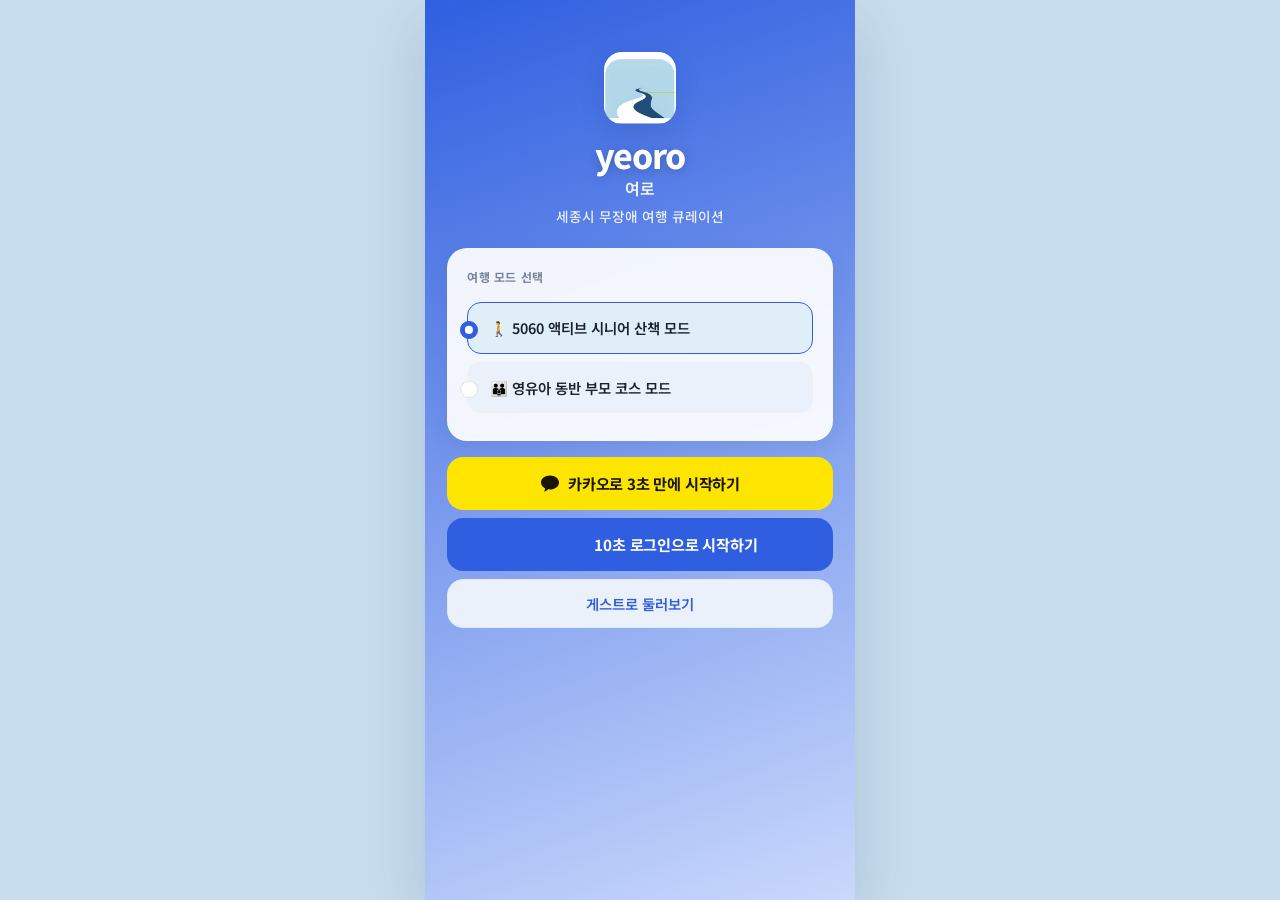
==== frontend/index.html @ da2b806b "Add emergency + hospital data sources to the medical category Wires the 의료기관 category to two data.go" ====
<!DOCTYPE html>
<html lang="ko">
<head>
    <meta charset="UTF-8">
    <meta name="viewport" content="width=device-width, initial-scale=1.0">
    <title>여로 - 세종시 맞춤형 무장애 큐레이션</title>
    <link href="https://cdn.jsdelivr.net/npm/bootstrap@5.3.0/dist/css/bootstrap.min.css" rel="stylesheet">
    <link href="https://fonts.googleapis.com/icon?family=Material+Icons" rel="stylesheet">
    <link href="https://fonts.googleapis.com/css2?family=Noto+Sans+KR:wght@400;500;600;700;800&family=Jua&family=Gaegu:wght@400;700&display=swap" rel="stylesheet">
    <link href="css/style.css" rel="stylesheet">
</head>
<body>
<div class="phone-wrapper" id="app-root-wrapper">

    <!-- ══════════════ 스플래시 (앱 진입 애니메이션, 약 1.5초) ══════════════ -->
    <div class="splash-screen" id="splash-screen">
        <img id="splash-logo" class="splash-logo" alt="여로 로고">
        <div class="splash-title">yeoro</div>
    </div>

    <!-- ══════════════ 온보딩(튜토리얼) — 2x2 그리드 ══════════════ -->
    <div class="onboard-wrap" id="onboard-screen">
        <div class="onboard-skip" onclick="finishOnboarding()">건너뛰기</div>
        <div class="onboard-header">
            <div class="onboard-header-title">세종시 무장애 여행,<br>여로가 도와드릴게요</div>
            <div class="onboard-header-sub">여로의 핵심 기능을 한눈에 살펴보세요</div>
        </div>
        <div class="onboard-grid">
            <div class="onboard-card">
                <div class="onboard-card-illust"><span class="material-icons">accessible_forward</span></div>
                <div class="onboard-card-title">무장애 동선<br>큐레이션</div>
                <div class="onboard-card-desc">휠체어·유모차도 걱정 없는<br>평탄한 동선만 골라드려요</div>
            </div>
            <div class="onboard-card">
                <div class="onboard-card-illust"><span class="material-icons">explore</span></div>
                <div class="onboard-card-title">통합 정보<br>실시간 검색</div>
                <div class="onboard-card-desc">관광·맛집·축제·의료기관을<br>한 번에 모아드려요</div>
            </div>
            <div class="onboard-card">
                <div class="onboard-card-illust"><span class="material-icons">route</span></div>
                <div class="onboard-card-title">내 위치 기반<br>동선 추천</div>
                <div class="onboard-card-desc">담아둔 장소를 가까운 순서로<br>자동 정렬해드려요</div>
            </div>
            <div class="onboard-card">
                <div class="onboard-card-illust"><span class="material-icons">history_edu</span></div>
                <div class="onboard-card-title">나만의<br>여행로그</div>
                <div class="onboard-card-desc">게스트로 둘러봐도<br>기록은 저장돼요</div>
            </div>
        </div>
        <div class="onboard-bottom">
            <button class="y-btn-primary" onclick="finishOnboarding()">시작하기</button>
        </div>
    </div>

    <!-- ══════════════ 시작 로그인 페이지 (독립 전체화면) ══════════════ -->
    <div class="auth-screen" id="auth-screen">
        <div class="auth-brand">
            <img id="auth-logo" alt="여로 로고">
            <div class="auth-brand-en">yeoro</div>
            <div class="auth-brand-name">여로</div>
            <div class="auth-brand-tagline">세종시 무장애 여행 큐레이션</div>
        </div>

        <div class="y-card mb-3">
            <div class="section-label mb-3">여행 모드 선택</div>
            <div class="y-radio-group">
                <div class="form-check">
                    <input class="form-check-input" type="radio" name="loginTargetRadio" id="radio5060" value="5060" checked>
                    <label class="form-check-label fw-semibold" for="radio5060" style="font-size:0.9em;">🚶 5060 액티브 시니어 산책 모드</label>
                </div>
                <div class="form-check">
                    <input class="form-check-input" type="radio" name="loginTargetRadio" id="radioFamily" value="family">
                    <label class="form-check-label fw-semibold" for="radioFamily" style="font-size:0.9em;">👪 영유아 동반 부모 코스 모드</label>
                </div>
            </div>
        </div>

        <!-- 카카오 로그인 -->
        <button class="kakao-btn mb-2" onclick="startKakaoOAuth()">
            <svg width="20" height="20" viewBox="0 0 20 20" fill="none"><path d="M10 1.5C5.03 1.5 1 4.66 1 8.55c0 2.5 1.66 4.7 4.17 5.96-.18.67-.67 2.48-.77 2.87-.12.48.18.47.38.34.16-.1 2.5-1.7 3.52-2.39.55.08 1.12.12 1.7.12 4.97 0 9-3.16 9-7.05S14.97 1.5 10 1.5z" fill="#181600"/></svg>
            카카오로 3초 만에 시작하기
        </button>

        <!-- 10초 로그인 (아이디/비밀번호 회원가입 폼으로 바로 이동) -->
        <button class="y-btn-primary mb-2" onclick="focusEmailRegisterForm()">
            <span class="material-icons" style="font-size:1.05em;vertical-align:-2px;margin-right:4px;">bolt</span>
            10초 로그인으로 시작하기
        </button>

        <button class="y-btn-secondary mb-3" onclick="browseAsGuest()">게스트로 둘러보기</button>
    </div>

    <!-- ══════════════ 위치 정보 허용 (회원가입/로그인/게스트 공통 — 글자 크기 설정 후, 메인 진입 전 필수)
         안드로이드 네이티브 권한 창과 같은 모양: 정확한/대략적인 위치 선택 + 허용 방식 3버튼 ══════════════ -->
    <div class="auth-screen hidden" id="location-permission-screen" style="justify-content:flex-end;padding:0;">
        <div style="background:#fff;border-radius:28px 28px 0 0;padding:30px 26px 26px;box-shadow:0 -8px 30px rgba(0,0,0,.18);">
            <div style="text-align:center;margin-bottom:14px;">
                <span class="material-icons" style="font-size:2.6rem;color:var(--yeoro-blue);">location_on</span>
            </div>
            <div style="text-align:center;font-weight:700;font-size:1.02em;line-height:1.5;margin-bottom:20px;">
                <b>여로</b>에서 이 기기의 위치 정보에 액세스하도록<br>허용하시겠습니까?
            </div>

            <!-- 정확한 위치 / 대략적인 위치 선택 -->
            <div style="display:flex;gap:18px;justify-content:center;margin-bottom:22px;">
                <div id="loc-precise-opt" onclick="setLocationPrecision(true)" style="text-align:center;cursor:pointer;">
                    <div style="width:104px;height:104px;border-radius:50%;border:3px solid var(--yeoro-blue);
                                display:flex;align-items:center;justify-content:center;background:var(--yeoro-mist);margin:0 auto 8px;">
                        <span class="material-icons" style="font-size:3rem;color:var(--yeoro-blue);">place</span>
                    </div>
                    <div id="loc-precise-label" style="font-weight:800;font-size:.9em;">정확한 위치</div>
                </div>
                <div id="loc-approx-opt" onclick="setLocationPrecision(false)" style="text-align:center;cursor:pointer;">
                    <div style="width:104px;height:104px;border-radius:50%;border:3px solid transparent;
                                display:flex;align-items:center;justify-content:center;background:var(--yeoro-mist);margin:0 auto 8px;">
                        <span class="material-icons" style="font-size:3rem;color:var(--yeoro-muted);">map</span>
                    </div>
                    <div id="loc-approx-label" style="font-weight:500;font-size:.9em;color:var(--yeoro-muted);">대략적인 위치</div>
                </div>
            </div>

            <div class="text-danger small text-center mb-3 hidden" id="location-permission-error"
                 style="background:var(--yeoro-mist);border-radius:10px;padding:10px 14px;"></div>

            <!-- 허용 방식 3버튼 (네이티브 다이얼로그와 동일한 구성) -->
            <button class="y-btn-primary mb-2" id="location-permission-btn"
                    onclick="handleLocationPermissionRequest(true)">앱 사용 중에만 허용</button>
            <button class="y-btn-secondary mb-2" id="location-permission-once-btn"
                    onclick="handleLocationPermissionRequest(false)">이번만 허용</button>
            <button class="btn w-100 fw-bold" style="color:var(--yeoro-muted);font-size:.95em;"
                    onclick="denyLocationPermission()">허용 안함</button>
        </div>
    </div>


    <!-- ══════════════ 앱 내부 카카오맵 길찾기 화면 (외부 브라우저로 나가지 않음) ══════════════ -->
    <div class="hidden" id="inapp-map-screen"
         style="position:absolute;inset:0;z-index:200;background:#fff;display:flex;flex-direction:column;">
        <div style="display:flex;align-items:center;gap:10px;padding:14px 16px;border-bottom:1px solid var(--yeoro-border);flex:0 0 auto;">
            <span class="material-icons" onclick="closeInAppMap()" style="cursor:pointer;font-size:1.6rem;">arrow_back</span>
            <div id="inapp-map-title" style="font-weight:800;font-size:1em;">길찾기</div>
        </div>
        <div id="inapp-map" style="flex:1 1 auto;min-height:0;"></div>
        <div id="inapp-map-info"
             style="padding:14px 16px;border-top:1px solid var(--yeoro-border);font-size:.9em;line-height:1.5;flex:0 0 auto;"></div>
    </div>

    <!-- 헤더 -->
    <div class="app-header">
        <div class="logo" onclick="changeScreen('main')">
            <img id="yeoro-logo" alt="여로 로고">
            <span class="logo-text">여로</span>
        </div>
        <span class="header-action" id="user-profile-indicator" onclick="changeScreen('login')">시작하기</span>
    </div>

    <!-- 콘텐츠 -->
    <div class="app-content" id="main-app-content">

        <!-- 내 정보 (프로필) 화면 -->
        <div id="screen-login" class="py-2">
            <div class="page-title">내 정보</div>

            <!-- 프로필 카드 -->
            <div class="y-card mb-3" style="display:flex;align-items:center;gap:14px;">
                <div style="width:54px;height:54px;border-radius:16px;background:linear-gradient(145deg,var(--yeoro-sky),var(--yeoro-mist));display:flex;align-items:center;justify-content:center;flex-shrink:0;">
                    <span class="material-icons" style="color:var(--yeoro-navy);font-size:1.7rem;">person</span>
                </div>
                <div>
                    <div id="profile-nickname" style="font-weight:800;font-size:1.05em;color:var(--yeoro-navy);">게스트</div>
                    <div id="profile-authtype" style="font-size:0.78em;color:var(--yeoro-muted);margin-top:2px;">로그인이 필요해요</div>
                </div>
            </div>

            <!-- 현재 여행 모드 -->
            <div class="section-label mb-2">현재 여행 모드</div>
            <div class="y-card mb-3" style="padding:6px 14px;">
                <div class="menu-row" style="cursor:default;">
                    <div class="menu-icon-box"><span class="material-icons icon-blue" id="profile-mode-icon">accessibility_new</span></div>
                    <div>
                        <div class="menu-title" id="profile-mode-label">5060 액티브 시니어</div>
                        <div class="menu-sub">로그아웃 후 다시 선택할 수 있어요</div>
                    </div>
                </div>
            </div>

            <!-- 계정 액션 -->
            <div class="section-label mb-2">계정</div>
            <div class="y-card" style="padding:6px 14px;">
                <div class="menu-row" id="profile-login-row" onclick="goToAuthScreen()">
                    <div class="menu-icon-box"><span class="material-icons icon-green">login</span></div>
                    <div>
                        <div class="menu-title" id="profile-login-title">로그인 / 회원가입</div>
                        <div class="menu-sub" id="profile-login-sub">카카오·이메일로 기록을 안전하게 보관하세요</div>
                    </div>
                    <span class="material-icons menu-arrow" style="font-size:1.1rem;">chevron_right</span>
                </div>
                <div class="menu-row" id="profile-logout-row" onclick="handleLogout()" style="display:none;">
                    <div class="menu-icon-box"><span class="material-icons icon-amber">logout</span></div>
                    <div>
                        <div class="menu-title">로그아웃</div>
                        <div class="menu-sub">로그인 화면으로 돌아갑니다</div>
                    </div>
                    <span class="material-icons menu-arrow" style="font-size:1.1rem;">chevron_right</span>
                </div>
            </div>
        </div>

        <!-- 메인 화면 -->
        <div id="screen-main" class="hidden">
            <div class="hero-banner mb-4">
                <div class="hero-badge">
                    <span class="material-icons" style="font-size:0.9em;">gps_fixed</span>
                    현위치 기반 안내
                </div>
                <div class="hero-banner-text" id="main-welcome-msg">
                    안전하고 편안한<br>세종 무장애 인프라 가이드
                </div>
            </div>

            <div class="section-label">무엇을 찾으시나요?</div>
            <div class="y-card" style="padding: 6px 14px;">
                <div class="menu-row" onclick="loadUnifiedCategory('관광명소')">
                    <div class="menu-icon-box"><span class="material-icons icon-blue">landscape</span></div>
                    <div>
                        <div class="menu-title">관광명소</div>
                        <div class="menu-sub">국문관광정보 + 웰니스 관광 API 연동</div>
                    </div>
                    <span class="material-icons menu-arrow" style="font-size:1.1rem;">chevron_right</span>
                </div>
                <div class="menu-row" onclick="loadUnifiedCategory('먹거리')">
                    <div class="menu-icon-box"><span class="material-icons icon-amber">restaurant</span></div>
                    <div>
                        <div class="menu-title">추천 맛집</div>
                        <div class="menu-sub">휠체어·유모차 진입 가능한 식당</div>
                    </div>
                    <span class="material-icons menu-arrow" style="font-size:1.1rem;">chevron_right</span>
                </div>
                <div class="menu-row" onclick="loadUnifiedCategory('축제')">
                    <div class="menu-icon-box"><span class="material-icons icon-teal">festival</span></div>
                    <div>
                        <div class="menu-title">지역 축제</div>
                        <div class="menu-sub">세종시 장애물 없는 안전 행사</div>
                    </div>
                    <span class="material-icons menu-arrow" style="font-size:1.1rem;">chevron_right</span>
                </div>
                <div class="menu-row" onclick="loadUnifiedCategory('의료기관')">
                    <div class="menu-icon-box"><span class="material-icons icon-green">local_hospital</span></div>
                    <div>
                        <div class="menu-title">의료기관 정보</div>
                        <div class="menu-sub">돌발 상황 대비 실시간 의료 정보</div>
                    </div>
                    <span class="material-icons menu-arrow" style="font-size:1.1rem;">chevron_right</span>
                </div>
            </div>
        </div>

        <!-- 일정 화면 -->
        <div id="screen-schedule" class="hidden">
            <div class="d-flex justify-content-between align-items-center mb-3">
                <div class="fw-bold" style="font-size:1.15em; color: var(--yeoro-navy);">오늘의 최적 일정</div>
                <div class="d-flex gap-2">
                    <button class="btn btn-sm fw-bold px-2 rounded-3" style="font-size:0.78em; background:var(--yeoro-mist); color:var(--yeoro-blue); border:1px solid var(--yeoro-border);" onclick="generateRandomSchedule()">🎲 랜덤 추천</button>
                </div>
            </div>
            <div id="schedule-timeline-box" class="y-card">
                <p class="text-center py-4 small m-0" style="color:var(--yeoro-muted);">장바구니에 장소를 담거나<br><strong style="color:var(--yeoro-sub);">'🎲 랜덤 추천'</strong> 버튼을 눌러보세요.</p>
            </div>
        </div>

        <!-- 장소 목록 화면 -->
        <div id="screen-api-list" class="hidden">
            <div class="cat-tabs">
                <button class="cat-tab" id="tab-관광명소" onclick="loadUnifiedCategory('관광명소')">관광명소</button>
                <button class="cat-tab" id="tab-먹거리" onclick="loadUnifiedCategory('먹거리')">먹거리</button>
                <button class="cat-tab" id="tab-축제" onclick="loadUnifiedCategory('축제')">축제</button>
                <button class="cat-tab" id="tab-의료기관" onclick="loadUnifiedCategory('의료기관')">의료기관</button>
            </div>
            <div id="dynamic-api-cards-injection-box"></div>
        </div>

        <!-- 여행 로그 화면 -->
        <div id="screen-history" class="hidden">
            <div class="page-title">나의 무장애 여정</div>

            <!-- 게스트 안내 배너 (게스트 로그인 시에만 노출) -->
            <div class="guest-banner hidden" id="history-guest-banner">
                <span class="material-icons">info</span>
                <div class="guest-banner-text">
                    게스트 기록은 이 기기에서만 이어져요.<br>
                    <span class="guest-banner-link" onclick="goToAuthScreen()">로그인</span>하면 다른 기기에서도 이어볼 수 있어요.
                </div>
            </div>

            <div id="history-empty-state" class="y-card text-center py-5 hidden">
                <span class="material-icons mb-2" style="font-size:2.5rem; color:var(--yeoro-border);">map</span>
                <p class="fw-bold m-0 small" style="color:var(--yeoro-sub);">아직 다녀온 곳이 없어요.<br>장소를 둘러보고 일정에 담아보세요!</p>
            </div>

            <div id="history-log-list"></div>
        </div>

    </div>

    <!-- 플로팅 카트 -->
    <div class="floating-cart hidden" id="toss-omni-floating-cart" onclick="openOmniCartModal()">
        <div class="d-flex align-items-center gap-2">
            <span class="material-icons" style="font-size:1.25rem;">shopping_bag</span>
            <span class="fw-bold small"><span id="omni-cart-counter-badge">0</span>개의 장소가 담겼어요</span>
        </div>
        <span class="cart-highlight">보기 ›</span>
    </div>

    <!-- 바텀 내비 -->
    <div class="app-bottom-nav">
        <div class="nav-item active" onclick="changeScreen('main')">
            <span class="material-icons">home</span>
            <span class="nav-label">홈</span>
        </div>
        <div class="nav-item" onclick="changeScreen('schedule')">
            <span class="material-icons">near_me</span>
            <span class="nav-label">추천일정</span>
        </div>
        <div class="nav-item" onclick="changeScreen('history')">
            <span class="material-icons">history</span>
            <span class="nav-label">여행로그</span>
        </div>
        <div class="nav-item" onclick="changeScreen('login')">
            <span class="material-icons">face</span>
            <span class="nav-label">내 정보</span>
        </div>
    </div>
</div>

<!-- 폰트 사이즈 모달 -->
<div class="modal fade" id="fontSizeSettingModal" data-bs-backdrop="static" data-bs-keyboard="false" tabindex="-1" aria-hidden="true">
    <div class="modal-dialog bottom-sheet">
        <div class="modal-content">
            <div class="modal-body p-4">
                <div class="page-title" style="font-size:1.25em; margin-bottom:10px;">글자 크기 설정</div>
                <p class="small mb-3" style="color:var(--yeoro-muted);">슬라이더를 움직여 가장 보기 편한 크기로 맞춰주세요.</p>

                <!-- 실시간 미리보기 -->
                <div class="fontsize-preview" id="fontsize-preview" style="font-size:1.2rem;">
                    여로와 함께<br>편안한 여행 되세요 😊
                </div>

                <div class="fontsize-value" id="fontsize-value">기본 크기 (100%)</div>
                <div class="fontsize-scale"><span>작게</span><span>보통</span><span>크게</span><span>아주 크게</span></div>
                <input type="range" class="fontsize-slider" id="fontsize-slider"
                       min="90" max="160" step="5" value="120"
                       oninput="onFontSliderInput(this.value)">

                <button class="y-btn-primary mt-4" onclick="confirmFontSizeAndGoHome()">이 크기로 시작하기</button>
            </div>
        </div>
    </div>
</div>

<!-- 카트 모달 -->
<div class="modal fade" id="omniCartModal" tabindex="-1" aria-hidden="true">
    <div class="modal-dialog bottom-sheet">
        <div class="modal-content">
            <div class="modal-body p-4">
                <div class="page-title" style="font-size:1.15em; margin-bottom:14px;">선택한 장소 목록</div>
                <div id="omni-cart-items-list-box" style="max-height:220px; overflow-y:auto;" class="mb-4"></div>
                <button class="y-btn-primary" onclick="injectCartToTimelineRoute()">현위치 동선 최적화하기</button>
            </div>
        </div>
    </div>
</div>

<!-- 10초 로그인 모달 — 아이디(닉네임/이메일/비밀번호) 회원가입·로그인 -->
<div class="modal fade" id="emailAuthModal" tabindex="-1" aria-hidden="true">
    <div class="modal-dialog bottom-sheet">
        <div class="modal-content">
            <div class="modal-body p-4">
                <span class="material-icons" data-bs-dismiss="modal"
                    style="position:absolute;top:14px;right:16px;cursor:pointer;color:var(--yeoro-muted);">close</span>
                <div class="section-label mb-3" id="email-auth-title">아이디로 회원가입</div>
                <input type="text" class="form-control mb-2" id="email-auth-nickname" placeholder="닉네임 (2자 이상)" autocomplete="nickname">
                <input type="email" class="form-control mb-2" id="email-auth-email" placeholder="이메일" autocomplete="username">
                <input type="password" class="form-control mb-2" id="email-auth-password" placeholder="비밀번호 (8자 이상)" autocomplete="new-password">
                <div class="text-danger small mb-2 hidden" id="email-auth-error"></div>
                <button class="y-btn-primary mb-2 w-100" id="email-auth-submit-btn" onclick="handleEmailAuthSubmit()">회원가입</button>
                <div class="text-center small">
                    <span id="email-auth-toggle-label">이미 계정이 있으신가요?</span>
                    <a href="#" onclick="toggleEmailAuthMode(); return false;" id="email-auth-toggle-link">로그인</a>
                </div>
            </div>
        </div>
    </div>
</div>

<script src="https://cdn.jsdelivr.net/npm/bootstrap@5.3.0/dist/js/bootstrap.bundle.min.js"></script>

<!-- 기능별로 분리된 프론트엔드 스크립트 (의존 순서대로 로드) -->
<script src="js/logo-data.js"></script>
<script src="js/config.js"></script>
<!-- 비커밋 로컬 키 파일(있으면 config.js의 빈 키를 덮어씀). 없으면 폴백으로 동작 -->
<script src="js/config.local.js" onerror="void 0"></script>
<script src="js/state.js"></script>
<script src="js/utils.js"></script>
<script src="js/storage.js"></script>
<script src="js/onboarding.js"></script>
<script src="js/screens.js"></script>
<script src="js/geolocation.js"></script>
<script src="js/auth.js"></script>
<script src="js/api.js"></script>
<script src="js/places.js"></script>
<script src="js/cart.js"></script>
<script src="js/schedule.js"></script>
<script src="js/main.js"></script>
</body>
</html>
---- frontend/css/style.css ----
:root {
    /* 미니멀 리브랜드 — 코발트 강조색 + 아이스 화이트 배경 */
    --yeoro-navy:    #1B222E;   /* 잉크(텍스트/헤딩) — 더 이상 그라데이션에 쓰지 않음 */
    --yeoro-blue:    #2F5FE0;   /* 코발트 — 유일한 강조색 (CTA/포인트) */
    --yeoro-sky:     #C9D8FB;   /* 연한 코발트 틴트 — 배지/칩 배경 */
    --yeoro-mist:    #EBF1FA;   /* 카드 면(surface) — 테두리·그림자 대신 이 톤으로 구분 */
    --yeoro-white:   #FFFFFF;
    --yeoro-bg:      #F7F9FD;   /* 아이스 화이트 — 전체 배경 */
    --yeoro-text:    #1B222E;   /* 주 텍스트 (잉크) */
    --yeoro-sub:     #45526B;   /* 보조 텍스트 */
    --yeoro-muted:   #77839A;   /* 흐린 텍스트 */
    --yeoro-border:  #E1E9F5;   /* 헤어라인 */
    --app-font-size: 100%;
    /* 모드별 글꼴 — 기본은 Noto Sans, 유아동반 모드에서 Jua로 교체 */
    --app-font-family: 'Noto Sans KR', -apple-system, BlinkMacSystemFont, sans-serif;
}

* { box-sizing: border-box; }

body {
    font-family: var(--app-font-family);
    background-color: #C8DEEE;
    margin: 0;
    display: flex;
    justify-content: center;
    color: var(--yeoro-text);
    -webkit-font-smoothing: antialiased;
}

.phone-wrapper {
    width: 100%;
    max-width: 430px;
    height: 100vh;
    background-color: var(--yeoro-bg);
    position: relative;
    display: flex;
    flex-direction: column;
    overflow: hidden;
    box-shadow: 0 20px 60px rgba(27,58,107,0.18);
    font-size: var(--app-font-size);
}

/* ── 헤더 ── */
.app-header {
    background: #fff;
    padding: 12px 18px;
    display: flex;
    justify-content: space-between;
    align-items: center;
    border-bottom: 1px solid var(--yeoro-border);
    z-index: 10;
}
.logo {
    display: flex;
    align-items: center;
    gap: 8px;
    cursor: pointer;
    text-decoration: none;
}
.logo img {
    width: 40px;
    height: 40px;
    border-radius: 10px;
    object-fit: cover;
    flex-shrink: 0;
}
.logo-text {
    font-size: 1.2em;
    font-weight: 800;
    color: var(--yeoro-navy);
    letter-spacing: -0.5px;
}
.header-action {
    font-size: 0.82em;
    font-weight: 600;
    color: var(--yeoro-muted);
    cursor: pointer;
}

/* ── 스크롤 영역 ── */
.app-content {
    flex: 1;
    overflow-y: auto;
    padding: 20px 18px;
    padding-bottom: 96px;
}
.app-content::-webkit-scrollbar { display: none; }

/* ── 페이지 타이틀 ── */
.page-title {
    font-size: 1.5em;
    font-weight: 800;
    line-height: 1.35;
    margin-bottom: 22px;
    color: var(--yeoro-navy);
    letter-spacing: -0.3px;
}

/* ── 카드 ── */
.y-card {
    background-color: var(--yeoro-mist);
    border-radius: 20px;
    padding: 20px;
    margin-bottom: 12px;
}

/* ── 로그인 라디오 ── */
.y-radio-group .form-check {
    padding: 14px 16px;
    border-radius: 14px;
    background-color: var(--yeoro-mist);
    margin-bottom: 8px;
    border: 1.5px solid transparent;
    display: flex;
    align-items: center;
    transition: border-color 0.15s;
}
.y-radio-group .form-check:has(input:checked) {
    border-color: var(--yeoro-blue);
    background-color: #E0EEF8;
}
.y-radio-group .form-check-input {
    margin-right: 12px;
    width: 1.1rem;
    height: 1.1rem;
    accent-color: var(--yeoro-blue);
}
.y-radio-group .form-check-input:checked {
    background-color: var(--yeoro-blue);
    border-color: var(--yeoro-blue);
}

/* ── 버튼 ── */
.y-btn-primary {
    background: var(--yeoro-blue);
    color: white;
    border: none;
    width: 100%;
    padding: 15px;
    border-radius: 16px;
    font-size: 0.95em;
    font-weight: 700;
    letter-spacing: -0.2px;
    transition: opacity 0.15s;
}
.y-btn-primary:active { opacity: 0.82; }

.y-btn-secondary {
    background-color: var(--yeoro-mist);
    color: var(--yeoro-blue);
    border: 1.5px solid var(--yeoro-border);
    width: 100%;
    padding: 13px;
    border-radius: 16px;
    font-size: 0.9em;
    font-weight: 600;
}

/* ── 히어로 배너 ── */
.hero-banner {
    border-radius: 22px;
    background: var(--yeoro-mist);
    padding: 24px 20px;
    margin-bottom: 20px;
    position: relative;
    overflow: hidden;
}
.hero-banner-text {
    color: var(--yeoro-text);
    font-size: 1.15em;
    font-weight: 700;
    line-height: 1.5;
    position: relative;
    z-index: 1;
}
.hero-badge {
    display: inline-flex;
    align-items: center;
    gap: 4px;
    background: var(--yeoro-sky);
    color: var(--yeoro-blue);
    font-size: 0.75em;
    font-weight: 600;
    padding: 4px 10px;
    border-radius: 20px;
    margin-bottom: 10px;
}

/* ── 메뉴 리스트 ── */
.menu-row {
    display: flex;
    align-items: center;
    padding: 13px 4px;
    cursor: pointer;
    border-bottom: 1px solid var(--yeoro-border);
    transition: background 0.1s;
}
.menu-row:last-child { border-bottom: none; }
.menu-icon-box {
    width: 44px;
    height: 44px;
    border-radius: 14px;
    background-color: var(--yeoro-white);
    display: flex;
    justify-content: center;
    align-items: center;
    margin-right: 16px;
    flex-shrink: 0;
}
.menu-icon-box .material-icons { font-size: 1.3rem; }
.icon-blue   { color: var(--yeoro-blue); }
.icon-teal   { color: #2A8FA8; }
.icon-amber  { color: #C07A20; }
.icon-green  { color: #2A7A4A; }
.menu-title  { font-weight: 700; font-size: 0.98em; color: var(--yeoro-text); }
.menu-sub    { font-size: 0.78em; color: var(--yeoro-muted); margin-top: 2px; }
.menu-arrow  { margin-left: auto; color: var(--yeoro-border); }

/* ── 카테고리 탭 ── */
.cat-tabs {
    display: flex;
    background-color: var(--yeoro-border);
    padding: 3px;
    border-radius: 14px;
    margin-bottom: 16px;
}
.cat-tab {
    flex: 1;
    text-align: center;
    background: none;
    color: var(--yeoro-sub);
    border: none;
    padding: 8px 4px;
    border-radius: 11px;
    font-size: 0.82em;
    font-weight: 600;
    white-space: nowrap;
    transition: all 0.15s;
}
.cat-tab.active {
    background-color: var(--yeoro-white);
    color: var(--yeoro-navy);
    box-shadow: 0 2px 8px rgba(27,58,107,0.10);
}

/* ── 장소 카드 ── */
.place-card {
    background: var(--yeoro-mist);
    border-radius: 18px;
    padding: 16px;
    margin-bottom: 10px;
    position: relative;
}
.place-name  { font-size: 1.05em; font-weight: 700; color: var(--yeoro-navy); margin-bottom: 3px; }
.place-meta  { font-size: 0.8em; color: var(--yeoro-muted); margin-bottom: 6px; }
.place-desc  { font-size: 0.82em; color: var(--yeoro-sub); font-weight: 500; margin-bottom: 8px; }
.place-tag   {
    font-size: 0.75em;
    background-color: var(--yeoro-white);
    color: var(--yeoro-blue);
    padding: 3px 9px;
    border-radius: 8px;
    display: inline-block;
    font-weight: 600;
}
.add-btn {
    background: var(--yeoro-blue);
    color: white;
    border: none;
    padding: 5px 14px;
    border-radius: 10px;
    font-size: 0.78em;
    font-weight: 700;
    position: absolute;
    right: 16px;
    top: 16px;
}

/* ── 타임라인 ── */
.timeline-node {
    position: relative;
    padding-left: 24px;
    border-left: 2px solid var(--yeoro-border);
    margin-left: 8px;
    padding-bottom: 24px;
}
.timeline-node:last-child { border-left-color: transparent; }
.timeline-node::before {
    content: '';
    position: absolute;
    left: -6px;
    top: 5px;
    width: 10px;
    height: 10px;
    border-radius: 50%;
    background: var(--yeoro-blue);
    box-shadow: 0 0 0 3px rgba(47,95,224,0.18);
}
.timeline-title { font-weight: 700; font-size: 1em; margin-bottom: 2px; color: var(--yeoro-navy); }
.timeline-sub   { font-size: 0.8em; color: var(--yeoro-muted); }

/* ── 바텀 내비 ── */
.app-bottom-nav {
    position: absolute;
    bottom: 0; left: 0; right: 0;
    height: 76px;
    background-color: rgba(255,255,255,0.97);
    backdrop-filter: blur(12px);
    display: flex;
    justify-content: space-around;
    align-items: center;
    border-top: 1px solid var(--yeoro-border);
    z-index: 10;
    padding-bottom: 10px;
}
.nav-item { text-align: center; color: var(--yeoro-border); cursor: pointer; flex: 1; transition: color 0.15s; }
.nav-item.active { color: var(--yeoro-navy); }
.nav-item .material-icons { font-size: 1.55rem; display: block; margin-bottom: 2px; }
.nav-label { font-size: 0.68rem; font-weight: 600; display: block; }

/* ── 플로팅 카트 ── */
.floating-cart {
    position: absolute;
    left: 18px; right: 18px;
    bottom: 90px;
    background: var(--yeoro-blue);
    color: white;
    border-radius: 16px;
    padding: 14px 18px;
    display: flex;
    justify-content: space-between;
    align-items: center;
    box-shadow: 0 6px 20px rgba(47,95,224,0.25);
    z-index: 99;
    cursor: pointer;
}
.cart-highlight { color: var(--yeoro-sky); font-weight: 700; font-size: 0.85em; }

/* ── 바텀시트 모달 ── */
.modal.fade .modal-dialog { transform: translateY(100%); transition: transform 0.25s ease-out; }
.modal.show .modal-dialog { transform: translateY(0); }
.bottom-sheet {
    margin: auto 0 0 0 !important;
    max-width: 430px !important;
    width: 100%;
}
.bottom-sheet .modal-content { border-radius: 24px 24px 0 0; border: none; }

/* ── 폰트 사이즈 선택 ── */
.size-row {
    padding: 16px;
    background-color: var(--yeoro-mist);
    border-radius: 14px;
    margin-bottom: 8px;
    cursor: pointer;
    font-weight: 600;
    display: flex;
    justify-content: space-between;
    align-items: center;
    border: 1.5px solid transparent;
    color: var(--yeoro-sub);
}
.size-row.active {
    background-color: #D8EEFA;
    color: var(--yeoro-navy);
    border-color: var(--yeoro-blue);
}

/* ── 글자 크기 슬라이더 (5060 모드) ── */
.fontsize-preview {
    background: var(--yeoro-mist);
    border: 1.5px solid var(--yeoro-border);
    border-radius: 16px;
    padding: 22px 18px;
    text-align: center;
    margin-bottom: 18px;
    color: var(--yeoro-navy);
    font-weight: 700;
    line-height: 1.5;
    transition: font-size 0.12s ease-out;
}
.fontsize-slider {
    -webkit-appearance: none;
    appearance: none;
    width: 100%;
    height: 8px;
    border-radius: 8px;
    background: linear-gradient(90deg, var(--yeoro-sky), var(--yeoro-blue));
    outline: none;
    margin: 6px 0 2px;
}
.fontsize-slider::-webkit-slider-thumb {
    -webkit-appearance: none;
    appearance: none;
    width: 30px; height: 30px;
    border-radius: 50%;
    background: var(--yeoro-white);
    border: 3px solid var(--yeoro-blue);
    box-shadow: 0 2px 8px rgba(27,58,107,0.25);
    cursor: pointer;
}
.fontsize-slider::-moz-range-thumb {
    width: 30px; height: 30px;
    border-radius: 50%;
    background: var(--yeoro-white);
    border: 3px solid var(--yeoro-blue);
    box-shadow: 0 2px 8px rgba(27,58,107,0.25);
    cursor: pointer;
}
.fontsize-scale {
    display: flex;
    justify-content: space-between;
    font-size: 0.74em;
    color: var(--yeoro-muted);
    font-weight: 600;
    margin-bottom: 4px;
    padding: 0 2px;
}
.fontsize-value {
    text-align: center;
    font-size: 0.85em;
    font-weight: 700;
    color: var(--yeoro-blue);
    margin-bottom: 10px;
}

.hidden { display: none !important; }

/* 섹션 레이블 */
.section-label {
    font-size: 0.75em;
    font-weight: 700;
    letter-spacing: 0.05em;
    color: var(--yeoro-muted);
    text-transform: uppercase;
    margin-bottom: 8px;
}

/* ══════════════ 스플래시 화면 (앱 진입 애니메이션, 총 1.5초) ══════════════ */
.splash-screen {
    position: absolute;
    inset: 0;
    z-index: 500;
    display: flex;
    flex-direction: column;
    align-items: center;
    justify-content: center;
    gap: 14px;
    background: linear-gradient(160deg,
        var(--yeoro-navy) 0%,
        var(--yeoro-blue) 55%,
        var(--yeoro-sky) 100%);
    pointer-events: none;
    animation: splash-fade-out 1.5s ease-in forwards;
}
.splash-screen.hidden { display: none; }
.splash-logo {
    width: 84px;
    height: 84px;
    border-radius: 22px;
    object-fit: cover;
    box-shadow: 0 10px 30px rgba(15,34,64,0.35);
    animation: splash-logo-in 0.7s cubic-bezier(0.34, 1.56, 0.64, 1) both;
}
.splash-title {
    font-size: 1.5em;
    font-weight: 800;
    color: #FFFFFF;
    letter-spacing: -0.5px;
    text-shadow: 0 2px 10px rgba(15,34,64,0.3);
    animation: splash-title-in 0.6s ease-out 0.25s both;
}
@keyframes splash-logo-in {
    0%   { transform: scale(0.5) rotate(-8deg); opacity: 0; }
    60%  { transform: scale(1.08) rotate(2deg); opacity: 1; }
    100% { transform: scale(1) rotate(0deg); opacity: 1; }
}
@keyframes splash-title-in {
    from { transform: translateY(8px); opacity: 0; }
    to   { transform: translateY(0); opacity: 1; }
}
@keyframes splash-fade-out {
    0%, 72% { opacity: 1; }
    100%    { opacity: 0; }
}

/* ══════════════ 시작 로그인 페이지 (독립 전체화면 오버레이) ══════════════ */
.auth-screen {
    position: absolute;
    inset: 0;
    z-index: 150;
    display: flex;
    flex-direction: column;
    overflow-y: auto;
    padding: 0 22px 32px;
    /* 코발트 → 연한 코발트 2색 대각선 그라데이션 */
    background: linear-gradient(160deg,
        var(--yeoro-blue) 0%,
        var(--yeoro-sky) 100%);
}
.auth-screen::-webkit-scrollbar { display: none; }
/* 콘텐츠 정렬 */
.auth-screen > * { position: relative; z-index: 1; }
.auth-brand {
    text-align: center;
    padding: 52px 0 22px;
}
.auth-brand img {
    width: 72px; height: 72px;
    border-radius: 18px;
    object-fit: cover;
    box-shadow: 0 8px 24px rgba(27,58,107,0.16);
}
.auth-brand-en {
    font-size: 2.1em;
    font-weight: 800;
    color: #FFFFFF;
    letter-spacing: -1px;
    margin-top: 14px;
    line-height: 1;
    text-shadow: 0 2px 10px rgba(15,34,64,0.25);
}
.auth-brand-name {
    font-size: 1.0em;
    font-weight: 600;
    color: rgba(255,255,255,0.92);
    letter-spacing: 0.5px;
    margin-top: 4px;
}
.auth-brand-tagline {
    font-size: 0.85em;
    color: rgba(255,255,255,0.88);
    font-weight: 500;
    margin-top: 6px;
}
/* 그라데이션 위에 떠 보이도록 카드/탭 반투명 처리 */
.auth-screen .y-card,
.auth-screen .auth-toggle-tabs {
    background: rgba(255,255,255,0.92);
    backdrop-filter: blur(8px);
    -webkit-backdrop-filter: blur(8px);
    border-color: rgba(255,255,255,0.7);
    box-shadow: 0 6px 20px rgba(27,58,107,0.10);
}
.auth-screen .auth-input {
    background: rgba(255,255,255,0.92);
}


.onboard-wrap {
    position: absolute;
    inset: 0;
    /* 로그인 화면(.auth-screen)과 동일한 코발트 → 연한 코발트 대각선 그라데이션 */
    background: linear-gradient(160deg,
        var(--yeoro-blue) 0%,
        var(--yeoro-sky) 100%);
    z-index: 200;
    display: flex;
    flex-direction: column;
}
.onboard-skip {
    position: absolute;
    top: 16px; right: 16px;
    font-size: 0.82em;
    font-weight: 600;
    color: rgba(255,255,255,0.85);
    cursor: pointer;
    z-index: 5;
    padding: 6px 10px;
}
.onboard-header {
    padding: 56px 24px 4px;
    text-align: center;
}
.onboard-header-title {
    font-size: 1.3em;
    font-weight: 800;
    color: #FFFFFF;
    line-height: 1.4;
    letter-spacing: -0.3px;
    text-shadow: 0 1px 8px rgba(15,34,64,0.25);
}
.onboard-header-sub {
    font-size: 0.85em;
    color: rgba(230,241,251,0.92);
    margin-top: 6px;
    font-weight: 500;
}
.onboard-grid {
    flex: 1;
    display: grid;
    grid-template-columns: 1fr 1fr;
    grid-template-rows: 1fr 1fr;
    gap: 12px;
    padding: 20px 18px;
    overflow-y: auto;
}
.onboard-card {
    background: rgba(255,255,255,0.92);
    backdrop-filter: blur(8px);
    -webkit-backdrop-filter: blur(8px);
    border: 1px solid rgba(255,255,255,0.7);
    border-radius: 22px;
    padding: 18px 14px;
    display: flex;
    flex-direction: column;
    align-items: center;
    justify-content: center;
    text-align: center;
    box-shadow: 0 8px 24px rgba(15,34,64,0.18);
}
.onboard-card-illust {
    width: 64px;
    height: 64px;
    border-radius: 18px;
    display: flex;
    align-items: center;
    justify-content: center;
    margin-bottom: 14px;
    background: linear-gradient(145deg, var(--yeoro-sky) 0%, var(--yeoro-mist) 100%);
}
.onboard-card-illust .material-icons {
    font-size: 30px;
    color: var(--yeoro-navy);
}
.onboard-card-title {
    font-size: 0.93em;
    font-weight: 800;
    color: var(--yeoro-navy);
    line-height: 1.4;
    margin-bottom: 6px;
    letter-spacing: -0.2px;
}
.onboard-card-desc {
    font-size: 0.74em;
    color: var(--yeoro-sub);
    line-height: 1.5;
    font-weight: 500;
}
.onboard-bottom {
    padding: 8px 24px 28px;
}

/* ══════════════ 게스트 안내 배너 ══════════════ */
.guest-banner {
    background: linear-gradient(135deg, #FFF6E0 0%, #FFEFC8 100%);
    border: 1.5px solid #F4D998;
    border-radius: 16px;
    padding: 14px 16px;
    margin-bottom: 14px;
    display: flex;
    align-items: center;
    gap: 12px;
}
.guest-banner .material-icons {
    color: #B8860B;
    font-size: 1.5rem;
    flex-shrink: 0;
}
.guest-banner-text {
    font-size: 0.8em;
    color: #6B5418;
    line-height: 1.5;
    font-weight: 600;
}
.guest-banner-link {
    color: var(--yeoro-navy);
    text-decoration: underline;
    cursor: pointer;
    font-weight: 700;
}

/* ══════════════ 인증 화면 공통(로그인) ══════════════ */
.kakao-btn {
    background: #FEE500;
    color: #181600;
    border: none;
    width: 100%;
    padding: 15px;
    border-radius: 16px;
    font-size: 0.95em;
    font-weight: 700;
    display: flex;
    align-items: center;
    justify-content: center;
    gap: 8px;
    letter-spacing: -0.2px;
}
.kakao-btn:active { opacity: 0.85; }
/* ══════════════ 여행로그 카드 ══════════════ */
.log-entry-card {
    background: var(--yeoro-white);
    border-radius: 16px;
    padding: 14px 16px;
    margin-bottom: 10px;
    border: 1px solid var(--yeoro-border);
    display: flex;
    align-items: center;
    gap: 12px;
}
.log-entry-icon {
    width: 38px; height: 38px;
    border-radius: 11px;
    background: var(--yeoro-mist);
    display: flex;
    align-items: center;
    justify-content: center;
    flex-shrink: 0;
}
.log-entry-icon .material-icons { font-size: 1.1rem; color: var(--yeoro-blue); }
.log-entry-name { font-weight: 700; font-size: 0.92em; color: var(--yeoro-navy); }
.log-entry-meta { font-size: 0.74em; color: var(--yeoro-muted); margin-top: 2px; }
.log-entry-del {
    margin-left: auto;
    color: var(--yeoro-border);
    cursor: pointer;
    font-size: 1.1rem;
    flex-shrink: 0;
}
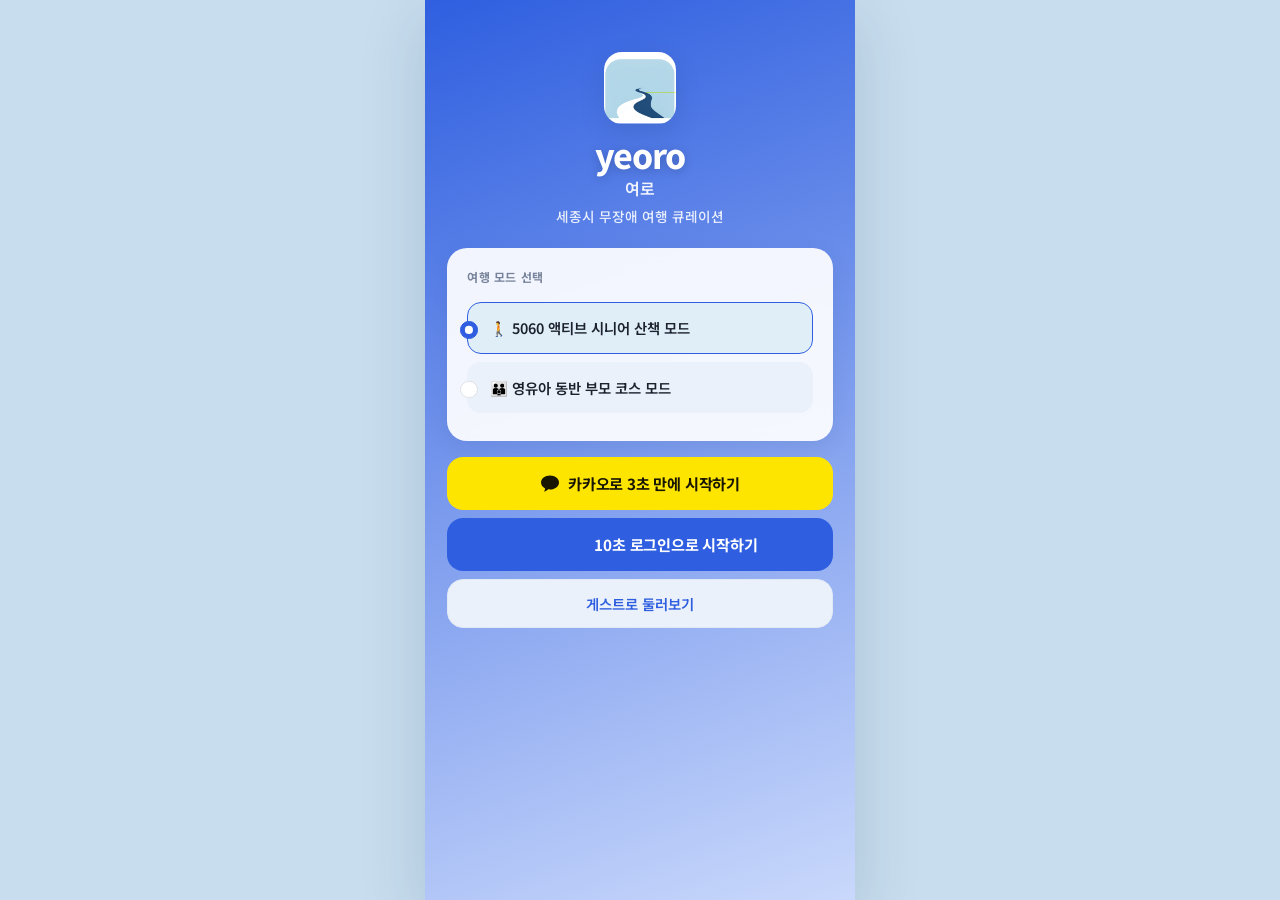
==== commit 8f6f68c6: "화면 정리 + 여행로그 검색 + 검색창 배치 - 메뉴 '추천 맛집' → '음식점'으로 변경, 메뉴 밑 회색 설명문구 제거 - 통합 검색창을 관광명소·먹거리 탭이 있는 목록 페이지 " ====
--- a/frontend/index.html
+++ b/frontend/index.html
@@ -216,6 +216,7 @@
                 <div class="hero-banner-text" id="main-welcome-msg">
                     안전하고 편안한<br>세종 무장애 인프라 가이드
                 </div>
+                <div id="home-weather-line" style="position:relative;z-index:1;margin-top:8px;font-size:.92em;font-weight:800;color:var(--yeoro-text);text-shadow:0 1px 2px rgba(255,255,255,.5);"></div>
             </div>
 
             <div class="section-label">무엇을 찾으시나요?</div>
@@ -224,15 +225,13 @@
                     <div class="menu-icon-box"><span class="material-icons icon-blue">landscape</span></div>
                     <div>
                         <div class="menu-title">관광명소</div>
-                        <div class="menu-sub">국문관광정보 + 웰니스 관광 API 연동</div>
                     </div>
                     <span class="material-icons menu-arrow" style="font-size:1.1rem;">chevron_right</span>
                 </div>
                 <div class="menu-row" onclick="loadUnifiedCategory('먹거리')">
                     <div class="menu-icon-box"><span class="material-icons icon-amber">restaurant</span></div>
                     <div>
-                        <div class="menu-title">추천 맛집</div>
-                        <div class="menu-sub">휠체어·유모차 진입 가능한 식당</div>
+                        <div class="menu-title">음식점</div>
                     </div>
                     <span class="material-icons menu-arrow" style="font-size:1.1rem;">chevron_right</span>
                 </div>
@@ -240,7 +239,13 @@
                     <div class="menu-icon-box"><span class="material-icons icon-teal">festival</span></div>
                     <div>
                         <div class="menu-title">지역 축제</div>
-                        <div class="menu-sub">세종시 장애물 없는 안전 행사</div>
+                    </div>
+                    <span class="material-icons menu-arrow" style="font-size:1.1rem;">chevron_right</span>
+                </div>
+                <div class="menu-row" onclick="generateWeatherSchedule()">
+                    <div class="menu-icon-box"><span class="material-icons icon-blue">wb_sunny</span></div>
+                    <div>
+                        <div class="menu-title">날씨 맞춤 코스</div>
                     </div>
                     <span class="material-icons menu-arrow" style="font-size:1.1rem;">chevron_right</span>
                 </div>
@@ -248,7 +253,6 @@
                     <div class="menu-icon-box"><span class="material-icons icon-green">local_hospital</span></div>
                     <div>
                         <div class="menu-title">의료기관 정보</div>
-                        <div class="menu-sub">돌발 상황 대비 실시간 의료 정보</div>
                     </div>
                     <span class="material-icons menu-arrow" style="font-size:1.1rem;">chevron_right</span>
                 </div>
@@ -260,9 +264,11 @@
             <div class="d-flex justify-content-between align-items-center mb-3">
                 <div class="fw-bold" style="font-size:1.15em; color: var(--yeoro-navy);">오늘의 최적 일정</div>
                 <div class="d-flex gap-2">
+                    <button class="btn btn-sm fw-bold px-2 rounded-3" style="font-size:0.78em; background:var(--yeoro-mist); color:var(--yeoro-blue); border:1px solid var(--yeoro-border);" onclick="generateWeatherSchedule()">🌤️ 날씨 맞춤</button>
                     <button class="btn btn-sm fw-bold px-2 rounded-3" style="font-size:0.78em; background:var(--yeoro-mist); color:var(--yeoro-blue); border:1px solid var(--yeoro-border);" onclick="generateRandomSchedule()">🎲 랜덤 추천</button>
                 </div>
             </div>
+            <div id="weather-banner" class="y-card hidden" style="padding:12px 14px;font-size:.85em;line-height:1.5;margin-bottom:10px;"></div>
             <div id="schedule-timeline-box" class="y-card">
                 <p class="text-center py-4 small m-0" style="color:var(--yeoro-muted);">장바구니에 장소를 담거나<br><strong style="color:var(--yeoro-sub);">'🎲 랜덤 추천'</strong> 버튼을 눌러보세요.</p>
             </div>
@@ -270,6 +276,18 @@
 
         <!-- 장소 목록 화면 -->
         <div id="screen-api-list" class="hidden">
+            <div class="search-bar" style="display:flex;align-items:center;gap:8px;background:#fff;
+                 border:1.5px solid var(--yeoro-border);border-radius:16px;padding:11px 15px;margin-bottom:14px;
+                 box-shadow:0 2px 10px rgba(27,58,107,.06);">
+                <span class="material-icons" style="color:var(--yeoro-blue);font-size:1.3rem;">search</span>
+                <input id="global-search-input" type="search" inputmode="search" enterkeyhint="search"
+                       placeholder="관광지·음식점·의료기관 검색"
+                       oninput="onSearchInput(this.value)"
+                       onkeydown="if(event.key==='Enter')runGlobalSearch(this.value)"
+                       style="border:none;outline:none;flex:1;font-size:1em;background:transparent;color:var(--yeoro-text);">
+                <span id="search-clear" class="material-icons" onclick="clearGlobalSearch()"
+                      style="display:none;color:var(--yeoro-muted);font-size:1.2rem;cursor:pointer;">close</span>
+            </div>
             <div class="cat-tabs">
                 <button class="cat-tab" id="tab-관광명소" onclick="loadUnifiedCategory('관광명소')">관광명소</button>
                 <button class="cat-tab" id="tab-먹거리" onclick="loadUnifiedCategory('먹거리')">먹거리</button>
@@ -292,9 +310,26 @@
                 </div>
             </div>
 
+            <div id="history-search-bar" class="search-bar hidden" style="display:flex;align-items:center;gap:8px;background:#fff;
+                 border:1.5px solid var(--yeoro-border);border-radius:16px;padding:11px 15px;margin-bottom:14px;
+                 box-shadow:0 2px 10px rgba(27,58,107,.06);">
+                <span class="material-icons" style="color:var(--yeoro-blue);font-size:1.3rem;">search</span>
+                <input id="history-search-input" type="search" inputmode="search" enterkeyhint="search"
+                       placeholder="다녀온 곳 검색 (이름·카테고리)"
+                       oninput="onHistorySearch(this.value)"
+                       style="border:none;outline:none;flex:1;font-size:1em;background:transparent;color:var(--yeoro-text);">
+                <span id="history-search-clear" class="material-icons" onclick="clearHistorySearch()"
+                      style="display:none;color:var(--yeoro-muted);font-size:1.2rem;cursor:pointer;">close</span>
+            </div>
+
             <div id="history-empty-state" class="y-card text-center py-5 hidden">
                 <span class="material-icons mb-2" style="font-size:2.5rem; color:var(--yeoro-border);">map</span>
                 <p class="fw-bold m-0 small" style="color:var(--yeoro-sub);">아직 다녀온 곳이 없어요.<br>장소를 둘러보고 일정에 담아보세요!</p>
+            </div>
+
+            <div id="history-no-result" class="y-card text-center py-5 hidden">
+                <span class="material-icons mb-2" style="font-size:2.5rem; color:var(--yeoro-border);">search_off</span>
+                <p class="fw-bold m-0 small" style="color:var(--yeoro-sub);">검색 결과가 없어요.</p>
             </div>
 
             <div id="history-log-list"></div>
@@ -410,6 +445,7 @@
 <script src="js/places.js"></script>
 <script src="js/cart.js"></script>
 <script src="js/schedule.js"></script>
+<script src="js/weather.js"></script>
 <script src="js/main.js"></script>
 </body>
 </html>
--- a/frontend/css/style.css
+++ b/frontend/css/style.css
@@ -164,6 +164,7 @@
     margin-bottom: 20px;
     position: relative;
     overflow: hidden;
+    transition: background 0.6s ease;   /* 날씨 변화 시 배경색이 부드럽게 전환 */
 }
 .hero-banner-text {
     color: var(--yeoro-text);
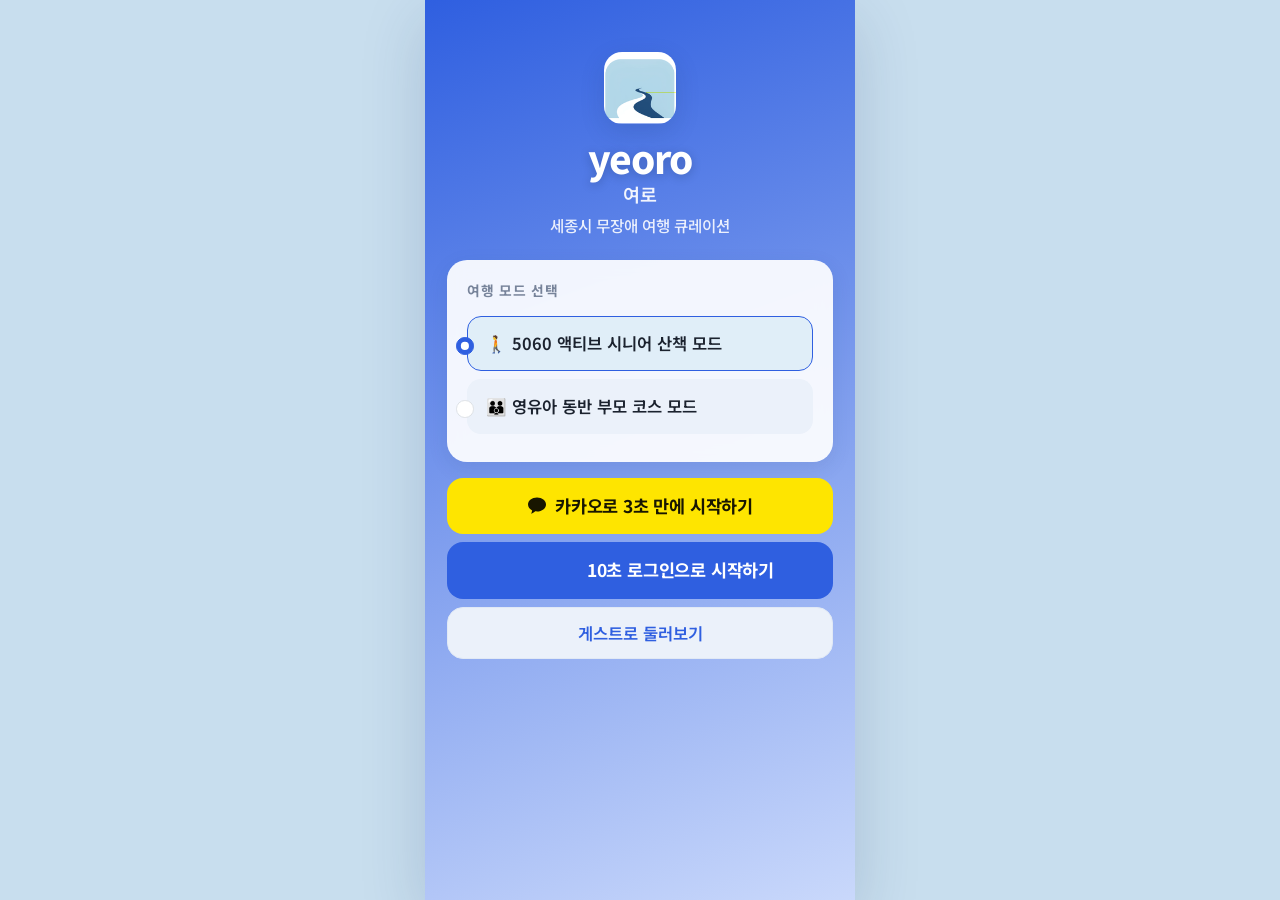
==== commit 3811d979: "내 정보에 화면 설정 추가 (글씨 크기·글씨체·어두운 모드) 주 사용자가 5060 세대와 유아 동반 가족이라 글씨를 크게 키우거나 읽기 편한 글꼴로 바꾸는 것이 중요해 [내 정보]" ====
--- a/frontend/index.html
+++ b/frontend/index.html
@@ -6,7 +6,9 @@
     <title>여로 - 세종시 맞춤형 무장애 큐레이션</title>
     <link href="https://cdn.jsdelivr.net/npm/bootstrap@5.3.0/dist/css/bootstrap.min.css" rel="stylesheet">
     <link href="https://fonts.googleapis.com/icon?family=Material+Icons" rel="stylesheet">
-    <link href="https://fonts.googleapis.com/css2?family=Noto+Sans+KR:wght@400;500;600;700;800&family=Jua&family=Gaegu:wght@400;700&display=swap" rel="stylesheet">
+    <!-- Nanum Myeongjo: 훈민정음 계열의 전통 명조체(무료·OFL 라이선스).
+         AG 훈민정음체는 유료 폰트라 웹에 포함할 수 없어 가장 가까운 무료 글꼴을 쓴다. -->
+    <link href="https://fonts.googleapis.com/css2?family=Noto+Sans+KR:wght@400;500;600;700;800&family=Jua&family=Gaegu:wght@400;700&family=Nanum+Myeongjo:wght@400;700;800&display=swap" rel="stylesheet">
     <link href="css/style.css" rel="stylesheet">
 </head>
 <body>
@@ -184,6 +186,44 @@
                 </div>
             </div>
 
+            <!-- 화면 설정 -->
+            <div class="section-label mb-2">화면 설정</div>
+            <div class="y-card mb-3" style="padding:16px 14px;">
+
+                <!-- 글씨 크기 -->
+                <div style="font-size:.86em;font-weight:800;color:var(--yeoro-navy);margin-bottom:9px;">글씨 크기</div>
+                <div style="display:flex;gap:6px;margin-bottom:18px;">
+                    <button class="pref-size" data-size="100%" onclick="setPrefFontSize('100%')"
+                        style="flex:1;border:1px solid var(--yeoro-border);border-radius:11px;padding:10px 2px;font-size:.78em;font-weight:700;cursor:pointer;">작게</button>
+                    <button class="pref-size" data-size="115%" onclick="setPrefFontSize('115%')"
+                        style="flex:1;border:1px solid var(--yeoro-border);border-radius:11px;padding:10px 2px;font-size:.88em;font-weight:700;cursor:pointer;">보통</button>
+                    <button class="pref-size" data-size="130%" onclick="setPrefFontSize('130%')"
+                        style="flex:1;border:1px solid var(--yeoro-border);border-radius:11px;padding:10px 2px;font-size:.98em;font-weight:700;cursor:pointer;">크게</button>
+                    <button class="pref-size" data-size="150%" onclick="setPrefFontSize('150%')"
+                        style="flex:1;border:1px solid var(--yeoro-border);border-radius:11px;padding:10px 2px;font-size:1.08em;font-weight:700;cursor:pointer;">아주 크게</button>
+                </div>
+
+                <!-- 글씨체 -->
+                <div style="font-size:.86em;font-weight:800;color:var(--yeoro-navy);margin-bottom:9px;">글씨체</div>
+                <div style="display:flex;gap:6px;margin-bottom:18px;">
+                    <button class="pref-font" data-font="sans" onclick="setPrefFontFamily('sans')"
+                        style="flex:1;border:1px solid var(--yeoro-border);border-radius:11px;padding:11px 4px;font-size:.85em;font-weight:700;cursor:pointer;font-family:'Noto Sans KR',sans-serif;">
+                        가나다 <span style="display:block;font-size:.85em;font-weight:500;opacity:.75;margin-top:2px;">기본 고딕체</span></button>
+                    <button class="pref-font" data-font="myeongjo" onclick="setPrefFontFamily('myeongjo')"
+                        style="flex:1;border:1px solid var(--yeoro-border);border-radius:11px;padding:11px 4px;font-size:.85em;font-weight:700;cursor:pointer;font-family:'Nanum Myeongjo',serif;">
+                        가나다 <span style="display:block;font-size:.85em;font-weight:500;opacity:.75;margin-top:2px;">훈민정음 명조체</span></button>
+                </div>
+
+                <!-- 화면 모드 -->
+                <div style="font-size:.86em;font-weight:800;color:var(--yeoro-navy);margin-bottom:9px;">화면 모드</div>
+                <div style="display:flex;gap:6px;">
+                    <button class="pref-theme" data-theme="light" onclick="setPrefTheme('light')"
+                        style="flex:1;border:1px solid var(--yeoro-border);border-radius:11px;padding:11px 4px;font-size:.85em;font-weight:700;cursor:pointer;">☀️ 밝은 모드</button>
+                    <button class="pref-theme" data-theme="dark" onclick="setPrefTheme('dark')"
+                        style="flex:1;border:1px solid var(--yeoro-border);border-radius:11px;padding:11px 4px;font-size:.85em;font-weight:700;cursor:pointer;">🌙 어두운 모드</button>
+                </div>
+            </div>
+
             <!-- 계정 액션 -->
             <div class="section-label mb-2">계정</div>
             <div class="y-card" style="padding:6px 14px;">
@@ -269,6 +309,21 @@
                 </div>
             </div>
             <div id="weather-banner" class="y-card hidden" style="padding:12px 14px;font-size:.85em;line-height:1.5;margin-bottom:10px;"></div>
+            <div id="recommend-actions" class="hidden" style="margin-bottom:12px;">
+                <div style="display:flex;gap:8px;">
+                    <button onclick="confirmRecommendation()"
+                        style="flex:1;border:none;border-radius:14px;padding:13px 8px;font-size:.95em;font-weight:800;background:var(--yeoro-blue);color:#fff;cursor:pointer;">
+                        ✈️ 이대로 여행하기</button>
+                    <button onclick="retryRecommendation()"
+                        style="flex:1;border:1px solid var(--yeoro-border);border-radius:14px;padding:13px 8px;font-size:.95em;font-weight:800;background:#fff;color:var(--yeoro-blue);cursor:pointer;">
+                        🔄 다시 추천</button>
+                </div>
+                <div style="text-align:center;margin-top:9px;">
+                    <span onclick="openOmniCartModal()"
+                        style="font-size:.82em;color:var(--yeoro-muted);text-decoration:underline;cursor:pointer;">
+                        ✏️ 직접 수정하기</span>
+                </div>
+            </div>
             <div id="schedule-timeline-box" class="y-card">
                 <p class="text-center py-4 small m-0" style="color:var(--yeoro-muted);">장바구니에 장소를 담거나<br><strong style="color:var(--yeoro-sub);">'🎲 랜덤 추천'</strong> 버튼을 눌러보세요.</p>
             </div>
@@ -322,6 +377,15 @@
                       style="display:none;color:var(--yeoro-muted);font-size:1.2rem;cursor:pointer;">close</span>
             </div>
 
+            <div id="history-filter" class="hidden" style="display:flex;gap:6px;margin-bottom:12px;">
+                <button class="hist-chip" data-filter="all" onclick="setHistoryFilter('all')"
+                    style="flex:1;border:none;border-radius:12px;padding:9px 6px;font-size:.82em;font-weight:700;background:var(--yeoro-blue);color:#fff;cursor:pointer;">전체</button>
+                <button class="hist-chip" data-filter="cart" onclick="setHistoryFilter('cart')"
+                    style="flex:1;border:none;border-radius:12px;padding:9px 6px;font-size:.82em;font-weight:700;background:var(--yeoro-mist);color:var(--yeoro-blue);cursor:pointer;">내가 담은 곳</button>
+                <button class="hist-chip" data-filter="rec" onclick="setHistoryFilter('rec')"
+                    style="flex:1;border:none;border-radius:12px;padding:9px 6px;font-size:.82em;font-weight:700;background:var(--yeoro-mist);color:var(--yeoro-blue);cursor:pointer;">추천받은 곳</button>
+            </div>
+
             <div id="history-empty-state" class="y-card text-center py-5 hidden">
                 <span class="material-icons mb-2" style="font-size:2.5rem; color:var(--yeoro-border);">map</span>
                 <p class="fw-bold m-0 small" style="color:var(--yeoro-sub);">아직 다녀온 곳이 없어요.<br>장소를 둘러보고 일정에 담아보세요!</p>
@@ -398,7 +462,32 @@
         <div class="modal-content">
             <div class="modal-body p-4">
                 <div class="page-title" style="font-size:1.15em; margin-bottom:14px;">선택한 장소 목록</div>
-                <div id="omni-cart-items-list-box" style="max-height:220px; overflow-y:auto;" class="mb-4"></div>
+                <div id="omni-cart-items-list-box" style="max-height:180px; overflow-y:auto;" class="mb-3"></div>
+
+                <!-- 장소 추가하기 — 검색해서 바로 담거나, 목록 페이지로 이동 -->
+                <div style="border-top:1px solid var(--yeoro-border);padding-top:14px;margin-bottom:14px;">
+                    <div style="font-size:.88em;font-weight:800;color:var(--yeoro-navy);margin-bottom:9px;">장소 추가하기</div>
+
+                    <div style="display:flex;align-items:center;gap:8px;background:#fff;
+                         border:1.5px solid var(--yeoro-border);border-radius:14px;padding:9px 13px;margin-bottom:10px;">
+                        <span class="material-icons" style="color:var(--yeoro-blue);font-size:1.2rem;">search</span>
+                        <input id="cart-add-search" type="search" enterkeyhint="search"
+                               placeholder="관광지·음식점 이름으로 검색"
+                               oninput="onCartAddSearch(this.value)"
+                               style="border:none;outline:none;flex:1;font-size:.95em;background:transparent;color:var(--yeoro-text);">
+                    </div>
+                    <div id="cart-add-results" style="max-height:190px;overflow-y:auto;"></div>
+
+                    <div style="display:flex;gap:6px;margin-top:10px;">
+                        <button onclick="goPickFromCategory('관광명소')" class="cart-pick-btn"
+                            style="flex:1;border:1px solid var(--yeoro-border);background:#fff;border-radius:11px;padding:9px 4px;font-size:.8em;font-weight:700;color:var(--yeoro-blue);cursor:pointer;">🏞️ 관광명소</button>
+                        <button onclick="goPickFromCategory('먹거리')" class="cart-pick-btn"
+                            style="flex:1;border:1px solid var(--yeoro-border);background:#fff;border-radius:11px;padding:9px 4px;font-size:.8em;font-weight:700;color:var(--yeoro-blue);cursor:pointer;">🍽️ 음식점</button>
+                        <button onclick="goPickFromCategory('축제')" class="cart-pick-btn"
+                            style="flex:1;border:1px solid var(--yeoro-border);background:#fff;border-radius:11px;padding:9px 4px;font-size:.8em;font-weight:700;color:var(--yeoro-blue);cursor:pointer;">🎪 축제</button>
+                    </div>
+                </div>
+
                 <button class="y-btn-primary" onclick="injectCartToTimelineRoute()">현위치 동선 최적화하기</button>
             </div>
         </div>
@@ -435,6 +524,7 @@
 <!-- 비커밋 로컬 키 파일(있으면 config.js의 빈 키를 덮어씀). 없으면 폴백으로 동작 -->
 <script src="js/config.local.js" onerror="void 0"></script>
 <script src="js/state.js"></script>
+<script src="js/prefs.js"></script>
 <script src="js/utils.js"></script>
 <script src="js/storage.js"></script>
 <script src="js/onboarding.js"></script>
--- a/frontend/css/style.css
+++ b/frontend/css/style.css
@@ -13,13 +13,82 @@
     --app-font-size: 100%;
     /* 모드별 글꼴 — 기본은 Noto Sans, 유아동반 모드에서 Jua로 교체 */
     --app-font-family: 'Noto Sans KR', -apple-system, BlinkMacSystemFont, sans-serif;
-}
+    --yeoro-outer-bg: #C8DEEE;   /* 앱 바깥(브라우저) 배경 */
+}
+
+/* ── 어두운 모드 ──────────────────────────────────────────────────
+   내 정보 화면에서 켜면 <html>에 data-theme="dark"가 붙는다.
+   색 이름(변수)은 그대로 두고 값만 바꿔, 화면 코드는 손대지 않는다.  */
+html[data-theme="dark"] {
+    /* GitHub 다크 테마 팔레트를 그대로 따른다 (눈이 편한 중성 회색 계열) */
+    --yeoro-navy:    #e6edf3;   /* 어두운 배경 위에서는 '잉크'가 밝은 색이 된다 (fg.default) */
+    --yeoro-blue:    #4493f8;   /* GitHub 링크 파랑 (accent.fg) */
+    --yeoro-sky:     #163356;   /* 배지·칩 배경 (accent.muted) */
+    --yeoro-mist:    #161b22;   /* 카드 면 (canvas.subtle) */
+    --yeoro-white:   #161b22;   /* 흰 배경이던 곳 → 어두운 면 */
+    --yeoro-bg:      #0d1117;   /* 전체 배경 (canvas.default) */
+    --yeoro-text:    #e6edf3;   /* 주 텍스트 */
+    --yeoro-sub:     #b1bac4;   /* 보조 텍스트 */
+    --yeoro-muted:   #8b949e;   /* 흐린 텍스트 (fg.muted) */
+    --yeoro-border:  #30363d;   /* 헤어라인 (border.default) */
+    --yeoro-outer-bg:#010409;   /* 앱 바깥 (canvas.inset) */
+}
+/* 어두운 모드에서 흰색으로 고정돼 있던 면들을 어두운 면으로 맞춘다.
+   (CSS 변수를 쓰지 않고 #fff 등으로 직접 칠해둔 곳들) */
+html[data-theme="dark"] .modal-content,
+html[data-theme="dark"] .search-bar,
+html[data-theme="dark"] .y-card,
+html[data-theme="dark"] .app-header,
+.theme-dark .modal-content,
+.theme-dark .search-bar,
+.theme-dark .y-card,
+.theme-dark .app-header {
+    background-color: var(--yeoro-white) !important;
+    color: var(--yeoro-text);
+}
+html[data-theme="dark"] .app-bottom-nav,
+.theme-dark .app-bottom-nav {
+    background-color: rgba(22,28,40,0.97) !important;
+}
+/* 하단 메뉴 — 어두운 배경에서 안 보이던 문제.
+   .theme-dark는 화면을 감싸는 요소에도 붙여, 최상위 속성만으로 하위 스타일이
+   다시 계산되지 않는 브라우저에서도 확실히 반영되게 한다. */
+.theme-dark .nav-item,
+.theme-dark .nav-item .material-icons,
+.theme-dark .nav-item .nav-label        { color: #6E7B8F !important; }
+.theme-dark .nav-item.active,
+.theme-dark .nav-item.active .material-icons,
+.theme-dark .nav-item.active .nav-label { color: var(--yeoro-blue) !important; }
+
+/* 게스트 안내 배너 — 밝은 노랑 대신 어두운 톤으로 */
+html[data-theme="dark"] .guest-banner,
+.theme-dark .guest-banner {
+    background: linear-gradient(135deg,#2C2617 0%,#332B18 100%) !important;
+    border-color: #5A4A22 !important;
+    color: #F0E2BC;
+}
+html[data-theme="dark"] .guest-banner a,
+.theme-dark .guest-banner a { color: #FFD97A; }
+
+/* 입력창 글자·안내문 */
+html[data-theme="dark"] input,
+html[data-theme="dark"] textarea,
+html[data-theme="dark"] select,
+.theme-dark input,
+.theme-dark textarea,
+.theme-dark select { color: var(--yeoro-text); }
+html[data-theme="dark"] input::placeholder,
+.theme-dark input::placeholder { color: var(--yeoro-muted); }
+
+/* 카드에 드리운 밝은 그림자는 어두운 화면에서 뿌옇게 보이므로 줄인다 */
+html[data-theme="dark"] .phone-wrapper,
+.theme-dark.phone-wrapper { box-shadow: 0 20px 60px rgba(0,0,0,0.55); }
 
 * { box-sizing: border-box; }
 
 body {
     font-family: var(--app-font-family);
-    background-color: #C8DEEE;
+    background-color: var(--yeoro-outer-bg);
     margin: 0;
     display: flex;
     justify-content: center;
@@ -38,6 +107,9 @@
     overflow: hidden;
     box-shadow: 0 20px 60px rgba(27,58,107,0.18);
     font-size: var(--app-font-size);
+    /* 글씨체 변수를 이 요소에서도 실제로 쓰도록 선언해야 한다.
+       (body에만 선언해두면, 이 요소에 변수 값을 바꿔줘도 화면 글꼴이 바뀌지 않는다) */
+    font-family: var(--app-font-family);
 }
 
 /* ── 헤더 ── */
@@ -255,14 +327,28 @@
 .place-name  { font-size: 1.05em; font-weight: 700; color: var(--yeoro-navy); margin-bottom: 3px; }
 .place-meta  { font-size: 0.8em; color: var(--yeoro-muted); margin-bottom: 6px; }
 .place-desc  { font-size: 0.82em; color: var(--yeoro-sub); font-weight: 500; margin-bottom: 8px; }
-.place-tag   {
-    font-size: 0.75em;
+/* 카테고리 표시와 길찾기 버튼은 나란히 놓이므로 크기·모양을 맞춘다 */
+.place-tag, .route-btn {
+    font-size: 0.8em;
+    font-weight: 700;
+    padding: 7px 13px;
+    border-radius: 10px;
+    display: inline-flex;
+    align-items: center;
+    line-height: 1.2;
+    vertical-align: middle;
+    border: none;
+}
+.place-tag {
     background-color: var(--yeoro-white);
     color: var(--yeoro-blue);
-    padding: 3px 9px;
-    border-radius: 8px;
-    display: inline-block;
-    font-weight: 600;
+    font-weight: 600;
+    margin-right: 6px;
+}
+.route-btn {
+    background: #FEE500;
+    color: #191919;
+    cursor: pointer;
 }
 .add-btn {
     background: var(--yeoro-blue);
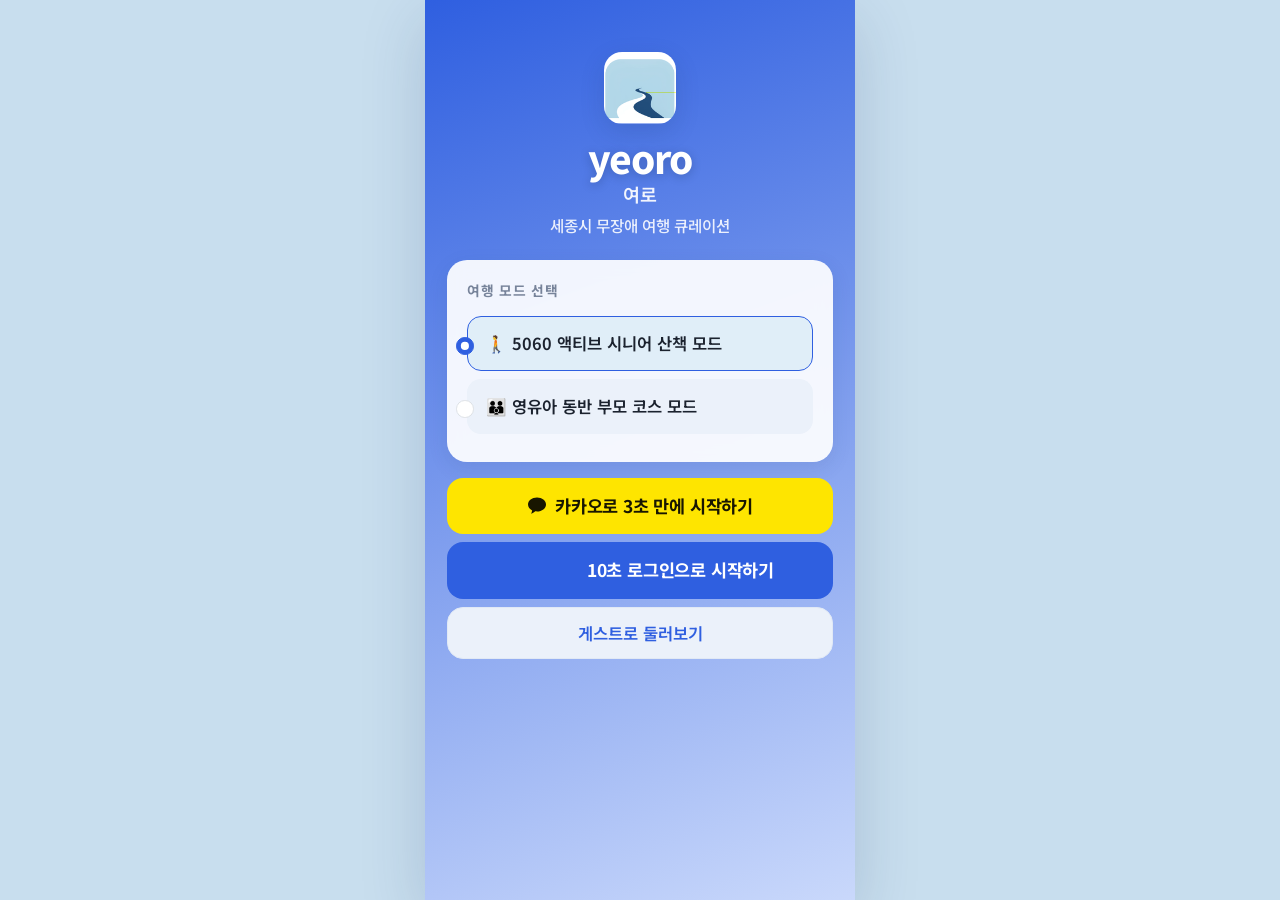
==== commit 1c020b7b: "홈 화면 새 디자인 + 하단바에 장바구니 + 맞춤코스 장소 수 선택 ■ 홈 화면을 새로 만들었습니다   - 좌측 상단 로고와 "여로"는 그대로, 우측 상단 알람 아이콘은 없앴습니다" ====
--- a/frontend/index.html
+++ b/frontend/index.html
@@ -153,7 +153,9 @@
             <img id="yeoro-logo" alt="여로 로고">
             <span class="logo-text">여로</span>
         </div>
-        <span class="header-action" id="user-profile-indicator" onclick="changeScreen('login')">시작하기</span>
+        <!-- 오른쪽 표시는 화면에 보이지 않는다. 로그인 상태를 담아두는 자리로만 쓴다
+             (다른 화면 코드가 이 값을 읽어 게스트/회원을 구분한다) -->
+        <span class="header-action" id="user-profile-indicator" style="display:none;">시작하기</span>
     </div>
 
     <!-- 콘텐츠 -->
@@ -248,65 +250,65 @@
 
         <!-- 메인 화면 -->
         <div id="screen-main" class="hidden">
-            <div class="hero-banner mb-4">
-                <div class="hero-badge">
-                    <span class="material-icons" style="font-size:0.9em;">gps_fixed</span>
-                    현위치 기반 안내
-                </div>
+            <!-- 히어로 배너 — 배경은 날씨에 따라 색이 바뀐다 (weather.js) -->
+            <div class="hero-banner" id="home-hero">
+                <div class="hero-badge" id="home-weather-line">☀️ 오늘 세종시</div>
                 <div class="hero-banner-text" id="main-welcome-msg">
-                    안전하고 편안한<br>세종 무장애 인프라 가이드
-                </div>
-                <div id="home-weather-line" style="position:relative;z-index:1;margin-top:8px;font-size:.92em;font-weight:800;color:var(--yeoro-text);text-shadow:0 1px 2px rgba(255,255,255,.5);"></div>
-            </div>
-
-            <div class="section-label">무엇을 찾으시나요?</div>
-            <div class="y-card" style="padding: 6px 14px;">
-                <div class="menu-row" onclick="loadUnifiedCategory('관광명소')">
-                    <div class="menu-icon-box"><span class="material-icons icon-blue">landscape</span></div>
-                    <div>
-                        <div class="menu-title">관광명소</div>
-                    </div>
-                    <span class="material-icons menu-arrow" style="font-size:1.1rem;">chevron_right</span>
-                </div>
-                <div class="menu-row" onclick="loadUnifiedCategory('먹거리')">
-                    <div class="menu-icon-box"><span class="material-icons icon-amber">restaurant</span></div>
-                    <div>
-                        <div class="menu-title">음식점</div>
-                    </div>
-                    <span class="material-icons menu-arrow" style="font-size:1.1rem;">chevron_right</span>
-                </div>
-                <div class="menu-row" onclick="loadUnifiedCategory('축제')">
-                    <div class="menu-icon-box"><span class="material-icons icon-teal">festival</span></div>
-                    <div>
-                        <div class="menu-title">지역 축제</div>
-                    </div>
-                    <span class="material-icons menu-arrow" style="font-size:1.1rem;">chevron_right</span>
-                </div>
-                <div class="menu-row" onclick="generateWeatherSchedule()">
-                    <div class="menu-icon-box"><span class="material-icons icon-blue">wb_sunny</span></div>
-                    <div>
-                        <div class="menu-title">날씨 맞춤 코스</div>
-                    </div>
-                    <span class="material-icons menu-arrow" style="font-size:1.1rem;">chevron_right</span>
-                </div>
-                <div class="menu-row" onclick="loadUnifiedCategory('의료기관')">
-                    <div class="menu-icon-box"><span class="material-icons icon-green">local_hospital</span></div>
-                    <div>
-                        <div class="menu-title">의료기관 정보</div>
-                    </div>
-                    <span class="material-icons menu-arrow" style="font-size:1.1rem;">chevron_right</span>
-                </div>
+                    행복도시 세종에서<br><span class="hero-accent">특별한 여행을</span> 시작하세요
+                </div>
+                <button class="hero-cta" onclick="loadUnifiedCategory('관광명소')">
+                    명소 둘러보기 <span class="material-icons">arrow_forward</span>
+                </button>
+            </div>
+
+            <!-- 카테고리 바로가기 -->
+            <div class="quick-nav">
+                <button class="quick-item" onclick="loadUnifiedCategory('관광명소')">
+                    <span class="quick-icon qi-blue"><span class="material-icons">visibility</span></span>
+                    <span class="quick-label">관광지</span>
+                </button>
+                <button class="quick-item" onclick="loadUnifiedCategory('먹거리')">
+                    <span class="quick-icon qi-orange"><span class="material-icons">restaurant</span></span>
+                    <span class="quick-label">음식점</span>
+                </button>
+                <button class="quick-item" onclick="loadUnifiedCategory('축제')">
+                    <span class="quick-icon qi-purple"><span class="material-icons">celebration</span></span>
+                    <span class="quick-label">축제</span>
+                </button>
+                <button class="quick-item" onclick="loadUnifiedCategory('의료기관')">
+                    <span class="quick-icon qi-red"><span class="material-icons">add_circle</span></span>
+                    <span class="quick-label">병원</span>
+                </button>
+                <button class="quick-item" onclick="openTravelProduct()">
+                    <span class="quick-icon qi-green"><span class="material-icons">tune</span></span>
+                    <span class="quick-label">맞춤코스</span>
+                </button>
+            </div>
+
+            <!-- 세종 대표 명소 (가로 스크롤) -->
+            <div class="section-head">
+                <div class="section-title">세종 대표 명소</div>
+                <button class="section-more" onclick="loadUnifiedCategory('관광명소')">
+                    전체 <span class="material-icons">chevron_right</span>
+                </button>
+            </div>
+            <div class="spot-scroller" id="home-spot-scroller">
+                <div class="spot-skeleton"></div>
+                <div class="spot-skeleton"></div>
             </div>
         </div>
 
         <!-- 일정 화면 -->
         <div id="screen-schedule" class="hidden">
-            <div class="d-flex justify-content-between align-items-center mb-3">
-                <div class="fw-bold" style="font-size:1.15em; color: var(--yeoro-navy);">오늘의 최적 일정</div>
-                <div class="d-flex gap-2">
-                    <button class="btn btn-sm fw-bold px-2 rounded-3" style="font-size:0.78em; background:var(--yeoro-mist); color:var(--yeoro-blue); border:1px solid var(--yeoro-border);" onclick="generateWeatherSchedule()">🌤️ 날씨 맞춤</button>
-                    <button class="btn btn-sm fw-bold px-2 rounded-3" style="font-size:0.78em; background:var(--yeoro-mist); color:var(--yeoro-blue); border:1px solid var(--yeoro-border);" onclick="generateRandomSchedule()">🎲 랜덤 추천</button>
-                </div>
+            <div class="fw-bold mb-2" style="font-size:1.15em; color: var(--yeoro-navy);">오늘의 최적 일정</div>
+            <!-- 추천 방식 — 제목과 겹치지 않게 아래 한 줄로 나란히 둔다 -->
+            <div style="display:flex;gap:6px;margin-bottom:14px;">
+                <button class="sched-pick" onclick="generateBarrierFreeSchedule()"
+                    style="flex:1;border:1px solid var(--yeoro-border);border-radius:12px;padding:10px 4px;font-size:.8em;font-weight:700;background:var(--yeoro-mist);color:var(--yeoro-blue);cursor:pointer;">♿ 무장애 코스</button>
+                <button class="sched-pick" onclick="generateWeatherSchedule()"
+                    style="flex:1;border:1px solid var(--yeoro-border);border-radius:12px;padding:10px 4px;font-size:.8em;font-weight:700;background:var(--yeoro-mist);color:var(--yeoro-blue);cursor:pointer;">🌤️ 날씨맞춤 코스</button>
+                <button class="sched-pick" onclick="generateRandomSchedule()"
+                    style="flex:1;border:1px solid var(--yeoro-border);border-radius:12px;padding:10px 4px;font-size:.8em;font-weight:700;background:var(--yeoro-mist);color:var(--yeoro-blue);cursor:pointer;">🎲 랜덤 코스</button>
             </div>
             <div id="weather-banner" class="y-card hidden" style="padding:12px 14px;font-size:.85em;line-height:1.5;margin-bottom:10px;"></div>
             <div id="recommend-actions" class="hidden" style="margin-bottom:12px;">
@@ -325,7 +327,7 @@
                 </div>
             </div>
             <div id="schedule-timeline-box" class="y-card">
-                <p class="text-center py-4 small m-0" style="color:var(--yeoro-muted);">장바구니에 장소를 담거나<br><strong style="color:var(--yeoro-sub);">'🎲 랜덤 추천'</strong> 버튼을 눌러보세요.</p>
+                <p class="text-center py-4 small m-0" style="color:var(--yeoro-muted);">장바구니에 장소를 담거나<br><strong style="color:var(--yeoro-sub);">'🎲 랜덤 코스'</strong> 버튼을 눌러보세요.</p>
             </div>
         </div>
 
@@ -352,6 +354,41 @@
             <div id="dynamic-api-cards-injection-box"></div>
         </div>
 
+        <!-- 맞춤형 여행상품 화면 -->
+        <div id="screen-product" class="hidden">
+            <div class="page-title">맞춤형 여행상품</div>
+            <div style="font-size:.86em;color:var(--yeoro-sub);margin:-14px 0 18px;line-height:1.5;">
+                좋아하는 곳을 고르면 그에 맞춰 코스를 짜드려요.
+            </div>
+
+            <!-- 여행 기간 -->
+            <div class="section-label mb-2">여행 기간</div>
+            <div style="display:flex;gap:8px;margin-bottom:20px;">
+                <button class="prod-trip" data-trip="day" onclick="setTripType('day')"
+                    style="flex:1;border:1.5px solid var(--yeoro-border);border-radius:14px;padding:14px 6px;font-size:.9em;font-weight:800;cursor:pointer;">
+                    ☀️ 당일치기<span style="display:block;font-size:.8em;font-weight:500;opacity:.8;margin-top:3px;">하루 동안</span></button>
+                <button class="prod-trip" data-trip="overnight" onclick="setTripType('overnight')"
+                    style="flex:1;border:1.5px solid var(--yeoro-border);border-radius:14px;padding:14px 6px;font-size:.9em;font-weight:800;cursor:pointer;">
+                    🌙 1박 2일<span style="display:block;font-size:.8em;font-weight:500;opacity:.8;margin-top:3px;">이틀 동안</span></button>
+            </div>
+
+            <!-- 코스에 넣을 장소 수 — 사용자가 직접 고른다 -->
+            <div class="section-label mb-2">몇 곳을 둘러볼까요?</div>
+            <div id="prod-count" class="count-picker"></div>
+            <div id="prod-count-hint"
+                 style="font-size:.82em;color:var(--yeoro-muted);margin:8px 0 20px;line-height:1.5;"></div>
+
+            <!-- 관광지 취향 -->
+            <div class="section-label mb-2">어떤 곳을 좋아하세요? <span style="font-weight:500;color:var(--yeoro-muted);">(여러 개 선택 가능)</span></div>
+            <div id="prod-spot-themes" class="y-card" style="padding:14px;margin-bottom:18px;display:flex;flex-wrap:wrap;gap:7px;"></div>
+
+            <!-- 음식 취향 -->
+            <div class="section-label mb-2">어떤 음식을 좋아하세요?</div>
+            <div id="prod-food-themes" class="y-card" style="padding:14px;margin-bottom:22px;display:flex;flex-wrap:wrap;gap:7px;"></div>
+
+            <button class="y-btn-primary" onclick="generateTravelProduct()">✨ 내 코스 만들기</button>
+        </div>
+
         <!-- 여행 로그 화면 -->
         <div id="screen-history" class="hidden">
             <div class="page-title">나의 무장애 여정</div>
@@ -401,7 +438,7 @@
 
     </div>
 
-    <!-- 플로팅 카트 -->
+    <!-- 플로팅 카트 — 담긴 개수를 하단바 위에 알려준다 -->
     <div class="floating-cart hidden" id="toss-omni-floating-cart" onclick="openOmniCartModal()">
         <div class="d-flex align-items-center gap-2">
             <span class="material-icons" style="font-size:1.25rem;">shopping_bag</span>
@@ -410,23 +447,31 @@
         <span class="cart-highlight">보기 ›</span>
     </div>
 
-    <!-- 바텀 내비 -->
+    <!-- 바텀 내비 — 장바구니는 화면이 아니라 담은 목록 창을 연다 -->
     <div class="app-bottom-nav">
         <div class="nav-item active" onclick="changeScreen('main')">
             <span class="material-icons">home</span>
             <span class="nav-label">홈</span>
         </div>
         <div class="nav-item" onclick="changeScreen('schedule')">
-            <span class="material-icons">near_me</span>
+            <span class="material-icons">calendar_today</span>
             <span class="nav-label">추천일정</span>
         </div>
+        <div class="nav-item" onclick="openOmniCartModal()">
+            <span class="nav-icon-wrap">
+                <span class="material-icons">shopping_bag</span>
+                <!-- 담은 곳이 없으면 숨어 있다가, 담을 때마다 숫자가 올라간다 -->
+                <span class="nav-badge hidden" id="cart-nav-badge">0</span>
+            </span>
+            <span class="nav-label">장바구니</span>
+        </div>
         <div class="nav-item" onclick="changeScreen('history')">
-            <span class="material-icons">history</span>
+            <span class="material-icons">explore</span>
             <span class="nav-label">여행로그</span>
         </div>
         <div class="nav-item" onclick="changeScreen('login')">
-            <span class="material-icons">face</span>
-            <span class="nav-label">내 정보</span>
+            <span class="material-icons">person_outline</span>
+            <span class="nav-label">MY</span>
         </div>
     </div>
 </div>
@@ -451,6 +496,19 @@
                        oninput="onFontSliderInput(this.value)">
 
                 <button class="y-btn-primary mt-4" onclick="confirmFontSizeAndGoHome()">이 크기로 시작하기</button>
+            </div>
+        </div>
+    </div>
+</div>
+
+<!-- 장소 정보 모달 (카드의 [정보] 버튼) -->
+<div class="modal fade" id="placeInfoModal" tabindex="-1" aria-hidden="true">
+    <div class="modal-dialog bottom-sheet">
+        <div class="modal-content">
+            <div class="modal-body p-4">
+                <span class="material-icons" data-bs-dismiss="modal"
+                    style="position:absolute;top:14px;right:16px;cursor:pointer;color:var(--yeoro-muted);">close</span>
+                <div id="place-info-body"></div>
             </div>
         </div>
     </div>
@@ -523,6 +581,8 @@
 <script src="js/config.js"></script>
 <!-- 비커밋 로컬 키 파일(있으면 config.js의 빈 키를 덮어씀). 없으면 폴백으로 동작 -->
 <script src="js/config.local.js" onerror="void 0"></script>
+<script src="js/local-places.js"></script>
+<script src="js/barrier-free-data.js"></script>
 <script src="js/state.js"></script>
 <script src="js/prefs.js"></script>
 <script src="js/utils.js"></script>
@@ -536,6 +596,7 @@
 <script src="js/cart.js"></script>
 <script src="js/schedule.js"></script>
 <script src="js/weather.js"></script>
+<script src="js/product.js"></script>
 <script src="js/main.js"></script>
 </body>
 </html>
--- a/frontend/css/style.css
+++ b/frontend/css/style.css
@@ -259,6 +259,256 @@
     margin-bottom: 10px;
 }
 
+/* ── 홈 히어로 ─────────────────────────────────────────────────────
+   배너 안의 글자는 날씨에 따라 배경이 밝아지거나 어두워져도 읽혀야 해서
+   흰 글씨 + 옅은 그림자로 고정한다. (배경색은 weather.js가 바꾼다) */
+#home-hero { padding: 26px 22px 24px; }
+/* 배너 사진 — 날씨 색 위에 반투명으로 겹쳐 파란 톤을 유지한다.
+   사진을 다 받은 뒤에만 서서히 나타나 화면이 덜컥거리지 않는다. */
+#home-hero .hero-photo {
+    position: absolute;
+    inset: 0;
+    background-size: cover;
+    background-position: center 60%;
+    opacity: 0;
+    transition: opacity .5s ease;
+}
+#home-hero .hero-photo.on { opacity: .5; }
+/* 사진이 밝아도 흰 글씨가 읽히도록 아래쪽을 살짝 어둡게 덮는다 */
+#home-hero::after {
+    content: '';
+    position: absolute;
+    inset: 0;
+    background: linear-gradient(180deg, rgba(10,30,70,.30) 0%, rgba(10,30,70,.05) 45%, rgba(10,30,70,.34) 100%);
+    pointer-events: none;
+}
+#home-hero .hero-banner-text {
+    color: #fff;
+    font-size: 1.32em;
+    font-weight: 800;
+    line-height: 1.45;
+    letter-spacing: -0.4px;
+    text-shadow: 0 1px 6px rgba(0,0,0,.28);
+}
+#home-hero .hero-accent { color: #FFD84D; }   /* "특별한 여행을" 강조 */
+/* 날씨 뱃지 — 아래 큰 문구와 같은 밝기로 보이게 한다.
+   흰 배경 위의 흰 글씨는 아무리 흰색이어도 흐릿해 보이므로,
+   알약 배경을 어둡게 깔아 글자가 또렷하게 살아나도록 했다. */
+#home-hero .hero-badge {
+    background: rgba(15,34,66,.34);
+    color: #FFFFFF;
+    font-size: .82em;
+    font-weight: 800;
+    padding: 7px 14px;
+    backdrop-filter: blur(2px);
+    text-shadow: 0 1px 6px rgba(0,0,0,.28);   /* 아래 문구와 동일 */
+}
+.hero-cta {
+    margin-top: 18px;
+    display: inline-flex;
+    align-items: center;
+    gap: 6px;
+    background: #fff;
+    color: var(--yeoro-blue);
+    border: none;
+    border-radius: 999px;
+    padding: 12px 22px;
+    font-size: .92em;
+    font-weight: 800;
+    position: relative;
+    z-index: 1;
+    box-shadow: 0 4px 14px rgba(0,0,0,.14);
+    cursor: pointer;
+}
+.hero-cta .material-icons { font-size: 1.05rem; }
+.hero-cta:active { transform: scale(.97); }
+
+/* ── 장소 수 고르기 (맞춤형 여행상품) ── */
+.count-picker {
+    display: flex;
+    flex-wrap: wrap;
+    gap: 8px;
+}
+.count-chip {
+    flex: 1 0 auto;
+    min-width: 56px;
+    background: var(--yeoro-white);
+    border: 1.5px solid var(--yeoro-border);
+    color: var(--yeoro-text);
+    border-radius: 12px;
+    padding: 11px 8px;
+    font-size: .9em;
+    font-weight: 800;
+    cursor: pointer;
+}
+.count-chip.on {
+    background: var(--yeoro-blue);
+    border-color: var(--yeoro-blue);
+    color: #fff;
+}
+
+/* ── 카테고리 바로가기 (아이콘 5개) ── */
+.quick-nav {
+    display: grid;
+    grid-template-columns: repeat(5, 1fr);
+    gap: 8px;
+    margin-bottom: 26px;
+}
+.quick-item {
+    background: var(--yeoro-white);
+    border: 1px solid var(--yeoro-border);
+    border-radius: 16px;
+    padding: 12px 2px 10px;
+    display: flex;
+    flex-direction: column;
+    align-items: center;
+    gap: 7px;
+    cursor: pointer;
+}
+.quick-item:active { background: var(--yeoro-mist); }
+.quick-icon {
+    width: 34px; height: 34px;
+    border-radius: 11px;
+    display: flex; align-items: center; justify-content: center;
+}
+.quick-icon .material-icons { font-size: 1.15rem; }
+.qi-blue   { background:#E8F0FE; color:#2F5FE0; }
+.qi-orange { background:#FFF1E3; color:#F08A24; }
+.qi-purple { background:#F1E9FE; color:#8B5CF6; }
+.qi-red    { background:#FEE9E9; color:#EF4444; }
+.qi-green  { background:#E4F7EE; color:#10B981; }
+.quick-label {
+    font-size: .74em;
+    font-weight: 700;
+    color: var(--yeoro-text);
+    white-space: nowrap;
+}
+
+/* ── 구역 제목 + 전체보기 ── */
+.section-head {
+    display: flex;
+    align-items: center;
+    justify-content: space-between;
+    margin-bottom: 12px;
+}
+.section-title {
+    font-size: 1.12em;
+    font-weight: 800;
+    color: var(--yeoro-navy);
+    letter-spacing: -0.3px;
+}
+.section-more {
+    background: none;
+    border: none;
+    display: inline-flex;
+    align-items: center;
+    color: var(--yeoro-muted);
+    font-size: .82em;
+    font-weight: 600;
+    cursor: pointer;
+    padding: 4px;
+}
+.section-more .material-icons { font-size: 1rem; }
+
+/* ── 대표 명소 가로 스크롤 ──────────────────────────────────────────
+   앱 좌우 여백(18px)을 넘어 화면 끝까지 흐르도록 음수 여백을 준다.
+   그래야 카드가 화면 밖으로 이어지는 느낌이 난다. */
+.spot-scroller {
+    display: flex;
+    gap: 12px;
+    overflow-x: auto;
+    scroll-snap-type: x mandatory;
+    margin: 0 -18px;
+    padding: 2px 18px 4px;
+    -webkit-overflow-scrolling: touch;
+}
+.spot-scroller::-webkit-scrollbar { display: none; }
+.spot-card {
+    flex: 0 0 196px;
+    scroll-snap-align: start;
+    background: var(--yeoro-white);
+    border: 1px solid var(--yeoro-border);
+    border-radius: 18px;
+    overflow: hidden;
+    cursor: pointer;
+    text-align: left;
+    padding: 0;
+    font: inherit;
+}
+.spot-card:active { transform: scale(.985); }
+.spot-thumb {
+    position: relative;
+    height: 128px;
+    background: var(--yeoro-mist);
+    overflow: hidden;
+}
+.spot-thumb img { width: 100%; height: 100%; object-fit: cover; display: block; }
+/* 사진이 없는 장소는 첫 글자를 큼직하게 보여준다 */
+.spot-thumb-empty {
+    width: 100%; height: 100%;
+    display: flex; align-items: center; justify-content: center;
+    font-size: 2.1rem; font-weight: 800;
+    color: var(--yeoro-blue);
+    background: linear-gradient(135deg, #E8F0FE 0%, #D9E6FB 100%);
+}
+.spot-chip {
+    position: absolute;
+    left: 10px; bottom: 10px;
+    background: rgba(255,255,255,.94);
+    color: var(--yeoro-blue);
+    font-size: .68em;
+    font-weight: 800;
+    padding: 4px 9px;
+    border-radius: 8px;
+}
+.spot-chip.green { color: #0F9D6B; }
+/* 사진 오른쪽 위 하트 — 누르면 장바구니에 담긴다 */
+.spot-like {
+    position: absolute;
+    top: 9px; right: 9px;
+    width: 30px; height: 30px;
+    border-radius: 50%;
+    background: rgba(255,255,255,.92);
+    display: flex; align-items: center; justify-content: center;
+    box-shadow: 0 2px 6px rgba(0,0,0,.16);
+}
+.spot-like .material-icons { font-size: 1.05rem; color: var(--yeoro-sub); }
+.spot-like.on .material-icons { color: #F0455F; }
+.spot-body { padding: 12px 13px 14px; }
+.spot-name {
+    font-size: .94em;
+    font-weight: 800;
+    color: var(--yeoro-text);
+    margin-bottom: 3px;
+    white-space: nowrap; overflow: hidden; text-overflow: ellipsis;
+}
+.spot-sub {
+    font-size: .76em;
+    color: var(--yeoro-muted);
+    margin-bottom: 8px;
+    white-space: nowrap; overflow: hidden; text-overflow: ellipsis;
+}
+.spot-meta {
+    display: flex;
+    align-items: center;
+    gap: 4px;
+    font-size: .76em;
+    color: var(--yeoro-sub);
+    padding-top: 8px;
+    border-top: 1px solid var(--yeoro-border);
+}
+.spot-meta .material-icons { font-size: .95rem; color: var(--yeoro-muted); }
+.spot-meta.no-line { border-top: none; padding-top: 0; margin-bottom: 2px; }
+.spot-skeleton {
+    flex: 0 0 196px;
+    height: 216px;
+    border-radius: 18px;
+    background: linear-gradient(100deg, var(--yeoro-mist) 30%, #F4F7FC 50%, var(--yeoro-mist) 70%);
+    background-size: 220% 100%;
+    animation: spotShimmer 1.1s linear infinite;
+}
+@keyframes spotShimmer { from { background-position: 120% 0; } to { background-position: -20% 0; } }
+
 /* ── 메뉴 리스트 ── */
 .menu-row {
     display: flex;
@@ -327,8 +577,37 @@
 .place-name  { font-size: 1.05em; font-weight: 700; color: var(--yeoro-navy); margin-bottom: 3px; }
 .place-meta  { font-size: 0.8em; color: var(--yeoro-muted); margin-bottom: 6px; }
 .place-desc  { font-size: 0.82em; color: var(--yeoro-sub); font-weight: 500; margin-bottom: 8px; }
-/* 카테고리 표시와 길찾기 버튼은 나란히 놓이므로 크기·모양을 맞춘다 */
-.place-tag, .route-btn {
+/* ── 무장애 시설 정보 ── */
+.bf-box {
+    background: #EAF6EE;
+    border: 1px solid #C6E6D2;
+    border-radius: 12px;
+    padding: 9px 11px;
+    margin-bottom: 9px;
+}
+.bf-title { font-size: .76em; font-weight: 800; color: #1F7A4D; margin-bottom: 6px; }
+.bf-chips { display: flex; flex-wrap: wrap; gap: 5px; }
+.bf-chip {
+    font-size: .72em; font-weight: 700;
+    background: #FFFFFF; color: #1F7A4D;
+    border: 1px solid #C6E6D2;
+    padding: 3px 8px; border-radius: 8px;
+    cursor: default;
+}
+.bf-detail { display: none; font-size: .74em; color: #2C5F45; line-height: 1.5; margin-top: 7px; }
+.bf-detail div { margin-top: 3px; }
+.bf-box.open .bf-detail { display: block; }
+html[data-theme="dark"] .bf-box, .theme-dark .bf-box {
+    background: #16251C !important; border-color: #2C4A38;
+}
+html[data-theme="dark"] .bf-chip, .theme-dark .bf-chip {
+    background: #1B2E22 !important; color: #7FD3A3; border-color: #2C4A38;
+}
+html[data-theme="dark"] .bf-title, .theme-dark .bf-title { color: #7FD3A3; }
+html[data-theme="dark"] .bf-detail, .theme-dark .bf-detail { color: #A9CFBA; }
+
+/* 정보 버튼과 길찾기 버튼은 나란히 놓이므로 크기·모양을 맞춘다 */
+.place-tag, .route-btn, .info-btn {
     font-size: 0.8em;
     font-weight: 700;
     padding: 7px 13px;
@@ -344,6 +623,15 @@
     color: var(--yeoro-blue);
     font-weight: 600;
     margin-right: 6px;
+}
+/* 정보 버튼 — 테두리가 있어도 길찾기 버튼과 높이가 같도록 안쪽 여백을 1px 줄인다 */
+.info-btn {
+    background: var(--yeoro-white);
+    color: var(--yeoro-blue);
+    border: 1px solid var(--yeoro-border) !important;
+    padding: 6px 12px;
+    margin-right: 6px;
+    cursor: pointer;
 }
 .route-btn {
     background: #FEE500;
@@ -405,6 +693,27 @@
 .nav-item .material-icons { font-size: 1.55rem; display: block; margin-bottom: 2px; }
 .nav-label { font-size: 0.68rem; font-weight: 600; display: block; }
 
+/* 장바구니 아이콘 오른쪽 위 숫자.
+   아이콘을 감싸는 칸을 기준으로 붙여야 다른 탭 위치가 밀리지 않는다. */
+.nav-icon-wrap { position: relative; display: inline-block; }
+.nav-icon-wrap .material-icons { display: block; }
+.nav-badge {
+    position: absolute;
+    top: -3px;
+    right: -9px;
+    min-width: 17px;
+    height: 17px;
+    padding: 0 4px;
+    border-radius: 9px;
+    background: #F0455F;
+    color: #fff;
+    font-size: .62rem;
+    font-weight: 800;
+    line-height: 17px;
+    text-align: center;
+    box-shadow: 0 0 0 2px var(--yeoro-white);   /* 아이콘과 겹쳐도 또렷하게 */
+}
+
 /* ── 플로팅 카트 ── */
 .floating-cart {
     position: absolute;
@@ -420,14 +729,31 @@
     box-shadow: 0 6px 20px rgba(47,95,224,0.25);
     z-index: 99;
     cursor: pointer;
+    /* 담을 때 잠깐 올라왔다가 스르르 사라진다.
+       평소에는 자리를 비워 목록을 가리지 않는다. */
+    opacity: 0;
+    transform: translateY(10px);
+    transition: opacity .25s ease, transform .25s ease;
+    pointer-events: none;
+}
+.floating-cart.show {
+    opacity: 1;
+    transform: translateY(0);
+    pointer-events: auto;   /* 떠 있는 동안에는 눌러서 장바구니를 열 수 있다 */
 }
 .cart-highlight { color: var(--yeoro-sky); font-weight: 700; font-size: 0.85em; }
 
 /* ── 바텀시트 모달 ── */
 .modal.fade .modal-dialog { transform: translateY(100%); transition: transform 0.25s ease-out; }
 .modal.show .modal-dialog { transform: translateY(0); }
+/* 아래에서 올라오는 시트.
+   좌우 margin을 auto로 둬야 앱(430px 폭) 한가운데에 맞춰진다.
+   왼쪽 0으로 두면 태블릿처럼 넓은 화면에서 앱 밖(왼쪽 끝)에 붙어버린다.
+   또한 모달을 flex로 만들어야 margin auto가 위/좌우 밀어내기로 동작한다.
+   (block인 상태에서는 margin-top:auto가 무시돼 시트가 화면 왼쪽 '위'에 붙었다) */
+.modal.show { display: flex !important; }
 .bottom-sheet {
-    margin: auto 0 0 0 !important;
+    margin: auto auto 0 auto !important;
     max-width: 430px !important;
     width: 100%;
 }
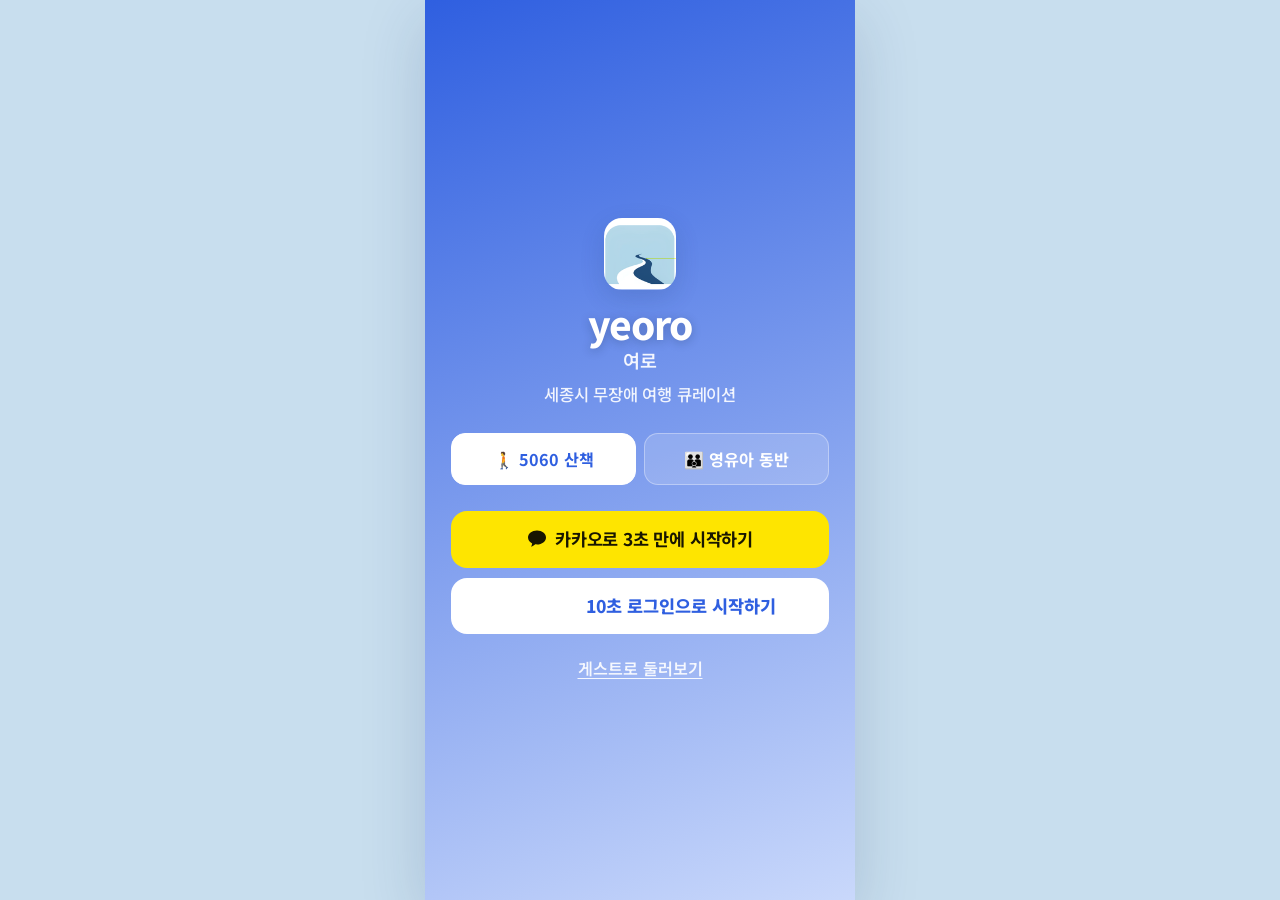
==== commit 46ca4bff: "로그인·위치허용·온보딩 화면을 미니멀하게 다시 만들기 ■ 로그인 화면   카드와 라디오 동그라미를 걷어내고 한 덩어리로 모아 가운데에 뒀습니다.   - 여행 모드: 두 칸짜리 알약" ====
--- a/frontend/index.html
+++ b/frontend/index.html
@@ -27,26 +27,35 @@
             <div class="onboard-header-title">세종시 무장애 여행,<br>여로가 도와드릴게요</div>
             <div class="onboard-header-sub">여로의 핵심 기능을 한눈에 살펴보세요</div>
         </div>
-        <div class="onboard-grid">
-            <div class="onboard-card">
-                <div class="onboard-card-illust"><span class="material-icons">accessible_forward</span></div>
-                <div class="onboard-card-title">무장애 동선<br>큐레이션</div>
-                <div class="onboard-card-desc">휠체어·유모차도 걱정 없는<br>평탄한 동선만 골라드려요</div>
-            </div>
-            <div class="onboard-card">
-                <div class="onboard-card-illust"><span class="material-icons">explore</span></div>
-                <div class="onboard-card-title">통합 정보<br>실시간 검색</div>
-                <div class="onboard-card-desc">관광·맛집·축제·의료기관을<br>한 번에 모아드려요</div>
-            </div>
-            <div class="onboard-card">
-                <div class="onboard-card-illust"><span class="material-icons">route</span></div>
-                <div class="onboard-card-title">내 위치 기반<br>동선 추천</div>
-                <div class="onboard-card-desc">담아둔 장소를 가까운 순서로<br>자동 정렬해드려요</div>
-            </div>
-            <div class="onboard-card">
-                <div class="onboard-card-illust"><span class="material-icons">history_edu</span></div>
-                <div class="onboard-card-title">나만의<br>여행로그</div>
-                <div class="onboard-card-desc">게스트로 둘러봐도<br>기록은 저장돼요</div>
+        <!-- 실제로 앱에서 할 수 있는 일을 한 줄씩 -->
+        <div class="onboard-list">
+            <div class="onboard-row">
+                <div class="onboard-row-icon"><span class="material-icons">accessible_forward</span></div>
+                <div>
+                    <div class="onboard-row-title">무장애 시설을 미리 확인</div>
+                    <div class="onboard-row-desc">휠체어 접근로·엘리베이터·장애인 화장실을 장소 카드에서 바로 봐요</div>
+                </div>
+            </div>
+            <div class="onboard-row">
+                <div class="onboard-row-icon"><span class="material-icons">search</span></div>
+                <div>
+                    <div class="onboard-row-title">세종의 갈 곳을 한 번에</div>
+                    <div class="onboard-row-desc">관광지·음식점·축제·의료기관을 겹치는 곳 없이 모아드려요</div>
+                </div>
+            </div>
+            <div class="onboard-row">
+                <div class="onboard-row-icon"><span class="material-icons">auto_awesome</span></div>
+                <div>
+                    <div class="onboard-row-title">코스를 대신 짜드려요</div>
+                    <div class="onboard-row-desc">무장애·날씨맞춤·랜덤 코스, 그리고 취향과 장소 수를 고르는 맞춤 코스</div>
+                </div>
+            </div>
+            <div class="onboard-row">
+                <div class="onboard-row-icon"><span class="material-icons">near_me</span></div>
+                <div>
+                    <div class="onboard-row-title">길찾기와 여행로그</div>
+                    <div class="onboard-row-desc">내 위치에서 몇 분인지 보고, 카카오맵으로 바로 길찾기까지</div>
+                </div>
             </div>
         </div>
         <div class="onboard-bottom">
@@ -63,74 +72,66 @@
             <div class="auth-brand-tagline">세종시 무장애 여행 큐레이션</div>
         </div>
 
-        <div class="y-card mb-3">
-            <div class="section-label mb-3">여행 모드 선택</div>
-            <div class="y-radio-group">
-                <div class="form-check">
-                    <input class="form-check-input" type="radio" name="loginTargetRadio" id="radio5060" value="5060" checked>
-                    <label class="form-check-label fw-semibold" for="radio5060" style="font-size:0.9em;">🚶 5060 액티브 시니어 산책 모드</label>
-                </div>
-                <div class="form-check">
-                    <input class="form-check-input" type="radio" name="loginTargetRadio" id="radioFamily" value="family">
-                    <label class="form-check-label fw-semibold" for="radioFamily" style="font-size:0.9em;">👪 영유아 동반 부모 코스 모드</label>
-                </div>
-            </div>
-        </div>
-
-        <!-- 카카오 로그인 -->
-        <button class="kakao-btn mb-2" onclick="startKakaoOAuth()">
-            <svg width="20" height="20" viewBox="0 0 20 20" fill="none"><path d="M10 1.5C5.03 1.5 1 4.66 1 8.55c0 2.5 1.66 4.7 4.17 5.96-.18.67-.67 2.48-.77 2.87-.12.48.18.47.38.34.16-.1 2.5-1.7 3.52-2.39.55.08 1.12.12 1.7.12 4.97 0 9-3.16 9-7.05S14.97 1.5 10 1.5z" fill="#181600"/></svg>
-            카카오로 3초 만에 시작하기
-        </button>
-
-        <!-- 10초 로그인 (아이디/비밀번호 회원가입 폼으로 바로 이동) -->
-        <button class="y-btn-primary mb-2" onclick="focusEmailRegisterForm()">
-            <span class="material-icons" style="font-size:1.05em;vertical-align:-2px;margin-right:4px;">bolt</span>
-            10초 로그인으로 시작하기
-        </button>
-
-        <button class="y-btn-secondary mb-3" onclick="browseAsGuest()">게스트로 둘러보기</button>
+        <!-- 여행 모드 — 카드 없이 두 칸짜리 알약으로 (선택한 쪽만 흰색으로 찬다) -->
+        <div class="auth-mode" role="radiogroup" aria-label="여행 모드 선택">
+            <input class="visually-hidden" type="radio" name="loginTargetRadio" id="radio5060" value="5060" checked>
+            <label class="auth-mode-opt on" for="radio5060" onclick="setTravelMode('5060')">🚶 5060 산책</label>
+            <input class="visually-hidden" type="radio" name="loginTargetRadio" id="radioFamily" value="family">
+            <label class="auth-mode-opt" for="radioFamily" onclick="setTravelMode('family')">👪 영유아 동반</label>
+        </div>
+
+        <!-- 아래쪽에 붙는 시작 버튼들 -->
+        <div class="auth-actions">
+            <button class="kakao-btn" onclick="startKakaoOAuth()">
+                <svg width="20" height="20" viewBox="0 0 20 20" fill="none"><path d="M10 1.5C5.03 1.5 1 4.66 1 8.55c0 2.5 1.66 4.7 4.17 5.96-.18.67-.67 2.48-.77 2.87-.12.48.18.47.38.34.16-.1 2.5-1.7 3.52-2.39.55.08 1.12.12 1.7.12 4.97 0 9-3.16 9-7.05S14.97 1.5 10 1.5z" fill="#181600"/></svg>
+                카카오로 3초 만에 시작하기
+            </button>
+
+            <!-- 10초 로그인 (아이디/비밀번호 회원가입 폼으로 바로 이동) -->
+            <button class="auth-btn-light" onclick="focusEmailRegisterForm()">
+                <span class="material-icons" style="font-size:1.05em;vertical-align:-2px;margin-right:4px;">bolt</span>
+                10초 로그인으로 시작하기
+            </button>
+
+            <!-- 둘러보기는 버튼 대신 글자 링크로 — 화면이 한결 가벼워진다 -->
+            <button class="auth-link" onclick="browseAsGuest()">게스트로 둘러보기</button>
+        </div>
     </div>
 
     <!-- ══════════════ 위치 정보 허용 (회원가입/로그인/게스트 공통 — 글자 크기 설정 후, 메인 진입 전 필수)
          안드로이드 네이티브 권한 창과 같은 모양: 정확한/대략적인 위치 선택 + 허용 방식 3버튼 ══════════════ -->
-    <div class="auth-screen hidden" id="location-permission-screen" style="justify-content:flex-end;padding:0;">
-        <div style="background:#fff;border-radius:28px 28px 0 0;padding:30px 26px 26px;box-shadow:0 -8px 30px rgba(0,0,0,.18);">
-            <div style="text-align:center;margin-bottom:14px;">
-                <span class="material-icons" style="font-size:2.6rem;color:var(--yeoro-blue);">location_on</span>
-            </div>
-            <div style="text-align:center;font-weight:700;font-size:1.02em;line-height:1.5;margin-bottom:20px;">
-                <b>여로</b>에서 이 기기의 위치 정보에 액세스하도록<br>허용하시겠습니까?
-            </div>
-
-            <!-- 정확한 위치 / 대략적인 위치 선택 -->
-            <div style="display:flex;gap:18px;justify-content:center;margin-bottom:22px;">
-                <div id="loc-precise-opt" onclick="setLocationPrecision(true)" style="text-align:center;cursor:pointer;">
-                    <div style="width:104px;height:104px;border-radius:50%;border:3px solid var(--yeoro-blue);
-                                display:flex;align-items:center;justify-content:center;background:var(--yeoro-mist);margin:0 auto 8px;">
-                        <span class="material-icons" style="font-size:3rem;color:var(--yeoro-blue);">place</span>
-                    </div>
-                    <div id="loc-precise-label" style="font-weight:800;font-size:.9em;">정확한 위치</div>
-                </div>
-                <div id="loc-approx-opt" onclick="setLocationPrecision(false)" style="text-align:center;cursor:pointer;">
-                    <div style="width:104px;height:104px;border-radius:50%;border:3px solid transparent;
-                                display:flex;align-items:center;justify-content:center;background:var(--yeoro-mist);margin:0 auto 8px;">
-                        <span class="material-icons" style="font-size:3rem;color:var(--yeoro-muted);">map</span>
-                    </div>
-                    <div id="loc-approx-label" style="font-weight:500;font-size:.9em;color:var(--yeoro-muted);">대략적인 위치</div>
-                </div>
-            </div>
-
-            <div class="text-danger small text-center mb-3 hidden" id="location-permission-error"
-                 style="background:var(--yeoro-mist);border-radius:10px;padding:10px 14px;"></div>
-
-            <!-- 허용 방식 3버튼 (네이티브 다이얼로그와 동일한 구성) -->
-            <button class="y-btn-primary mb-2" id="location-permission-btn"
-                    onclick="handleLocationPermissionRequest(true)">앱 사용 중에만 허용</button>
-            <button class="y-btn-secondary mb-2" id="location-permission-once-btn"
-                    onclick="handleLocationPermissionRequest(false)">이번만 허용</button>
-            <button class="btn w-100 fw-bold" style="color:var(--yeoro-muted);font-size:.95em;"
-                    onclick="denyLocationPermission()">허용 안함</button>
+    <div class="perm-screen hidden" id="location-permission-screen">
+        <div class="perm-body">
+            <div class="perm-brand">
+                <img id="perm-logo" alt="여로 로고">
+                <span>여로</span>
+            </div>
+
+            <div class="perm-headline">
+                안전하고 편리한 서비스 이용을 위해<br>
+                아래 접근권한의 허용이 필요합니다.
+            </div>
+
+            <div class="perm-item">
+                <div class="perm-item-icon"><span class="material-icons">location_on</span></div>
+                <div>
+                    <div class="perm-item-title">위치 <span>(필수)</span></div>
+                    <div class="perm-item-desc">가까운 관광지·음식점·병원을 찾고, 길찾기 출발지를 잡는 데 사용해요.</div>
+                </div>
+            </div>
+
+            <div class="perm-note">
+                · 위치를 허용하지 않아도 앱은 쓸 수 있지만, 가까운 순 정렬과 소요시간 안내는 제공되지 않아요.
+            </div>
+
+            <div class="text-danger small text-center hidden" id="location-permission-error"
+                 style="background:var(--yeoro-mist);border-radius:10px;padding:10px 14px;margin-top:16px;"></div>
+        </div>
+
+        <div class="perm-actions">
+            <button class="perm-confirm" id="location-permission-btn"
+                    onclick="handleLocationPermissionRequest(true)">확인</button>
+            <button class="perm-skip" onclick="denyLocationPermission()">허용하지 않고 둘러보기</button>
         </div>
     </div>
 
--- a/frontend/css/style.css
+++ b/frontend/css/style.css
@@ -905,7 +905,8 @@
     display: flex;
     flex-direction: column;
     overflow-y: auto;
-    padding: 0 22px 32px;
+    justify-content: center;     /* 내용을 한 덩어리로 모아 화면 가운데에 둔다 */
+    padding: 34px 26px;
     /* 코발트 → 연한 코발트 2색 대각선 그라데이션 */
     background: linear-gradient(160deg,
         var(--yeoro-blue) 0%,
@@ -914,9 +915,14 @@
 .auth-screen::-webkit-scrollbar { display: none; }
 /* 콘텐츠 정렬 */
 .auth-screen > * { position: relative; z-index: 1; }
+/* ── 로그인 화면 ─────────────────────────────────────────────────
+   위쪽에 로고를 크게 두고 아래쪽에 시작 버튼을 모으는 구성.
+   가운데를 비워 두는 것이 이 화면의 핵심이라, 남는 공간은
+   margin:auto가 위아래로 나눠 갖게 한다.                          */
 .auth-brand {
     text-align: center;
-    padding: 52px 0 22px;
+    padding: 0 0 26px;
+    flex: 0 0 auto;
 }
 .auth-brand img {
     width: 72px; height: 72px;
@@ -941,10 +947,179 @@
     margin-top: 4px;
 }
 .auth-brand-tagline {
-    font-size: 0.85em;
-    color: rgba(255,255,255,0.88);
+    font-size: 0.9em;
+    color: rgba(255,255,255,0.9);
     font-weight: 500;
-    margin-top: 6px;
+    margin-top: 8px;
+    letter-spacing: -0.2px;
+}
+
+/* ── 여행 모드 선택 (알약 두 칸) ──────────────────────────────────
+   카드와 라디오 동그라미를 없애고, 고른 쪽만 흰색으로 채운다.
+   5060 사용자를 위해 글자와 누르는 면적은 넉넉하게 둔다. */
+.auth-mode {
+    display: flex;
+    gap: 8px;
+    margin: 0 auto 26px;      /* 아래 버튼 묶음과 사이를 벌린다 */
+    width: 100%;
+}
+.auth-mode-opt {
+    flex: 1;
+    text-align: center;
+    padding: 13px 6px;
+    border-radius: 14px;
+    background: rgba(255,255,255,.16);
+    border: 1.5px solid rgba(255,255,255,.34);
+    color: #fff;
+    font-size: .88em;
+    font-weight: 700;
+    cursor: pointer;
+    transition: background .15s, color .15s;
+    margin: 0;
+}
+/* 고른 쪽만 흰색으로 채운다.
+   라디오 상태(:checked)에 기대지 않고 JS가 .on을 붙인다 —
+   화면에서 숨긴 라디오는 브라우저에 따라 :checked 스타일이 늦게 반영된다. */
+.auth-mode-opt.on {
+    background: #fff;
+    border-color: #fff;
+    color: var(--yeoro-blue);
+}
+/* 화면에는 안 보이지만 키보드·스크린리더에는 남는 라디오 버튼 */
+.visually-hidden {
+    position: absolute;
+    width: 1px; height: 1px;
+    padding: 0; margin: -1px;
+    overflow: hidden;
+    clip: rect(0 0 0 0);
+    white-space: nowrap;
+    border: 0;
+}
+
+/* ── 위치 접근권한 안내 화면 ──────────────────────────────────────
+   흰 바탕에 필요한 말만 얹고, 확인 버튼은 아래에 붙인다.
+   여기서 [확인]을 누르면 그때 안드로이드 권한 창이 뜬다. */
+.perm-screen {
+    position: absolute;
+    inset: 0;
+    z-index: 150;
+    background: #fff;
+    display: flex;
+    flex-direction: column;
+    padding: 54px 26px 26px;
+    overflow-y: auto;
+}
+.perm-screen::-webkit-scrollbar { display: none; }
+.perm-brand {
+    display: flex;
+    align-items: center;
+    gap: 9px;
+    margin-bottom: 26px;
+}
+.perm-brand img { width: 34px; height: 34px; border-radius: 9px; object-fit: cover; }
+.perm-brand span {
+    font-size: 1.32em;
+    font-weight: 800;
+    color: var(--yeoro-navy);
+    letter-spacing: -0.6px;
+}
+.perm-headline {
+    font-size: 1.06em;
+    font-weight: 700;
+    line-height: 1.6;
+    color: var(--yeoro-text);
+    margin-bottom: 34px;
+    letter-spacing: -0.3px;
+}
+.perm-item {
+    display: flex;
+    gap: 14px;
+    align-items: flex-start;
+    margin-bottom: 26px;
+}
+.perm-item-icon {
+    width: 42px; height: 42px;
+    flex: 0 0 42px;
+    border-radius: 12px;
+    border: 1.5px solid var(--yeoro-border);
+    display: flex; align-items: center; justify-content: center;
+}
+.perm-item-icon .material-icons { font-size: 1.3rem; color: var(--yeoro-sub); }
+.perm-item-title {
+    font-size: .96em;
+    font-weight: 700;
+    color: var(--yeoro-text);
+    margin-bottom: 4px;
+}
+.perm-item-title span { font-weight: 500; color: var(--yeoro-muted); }
+.perm-item-desc {
+    font-size: .8em;
+    color: var(--yeoro-muted);
+    line-height: 1.55;
+}
+.perm-note {
+    font-size: .76em;
+    color: var(--yeoro-muted);
+    line-height: 1.65;
+    padding-top: 18px;
+    border-top: 1px solid var(--yeoro-border);
+}
+.perm-body { flex: 1; }
+.perm-actions { flex: 0 0 auto; }
+.perm-confirm {
+    width: 100%;
+    padding: 17px;
+    border: none;
+    border-radius: 14px;
+    background: var(--yeoro-blue);
+    color: #fff;
+    font-size: 1em;
+    font-weight: 800;
+    cursor: pointer;
+}
+.perm-confirm:active { opacity: .85; }
+.perm-skip {
+    width: 100%;
+    background: none;
+    border: none;
+    color: var(--yeoro-muted);
+    font-size: .85em;
+    font-weight: 600;
+    padding: 14px 4px 2px;
+    cursor: pointer;
+}
+
+/* ── 시작 버튼 묶음 ──
+   로고·모드 선택 바로 아래에 이어 붙인다 (가운데를 비우지 않는다).
+   화면 전체는 .auth-screen의 justify-content:center로 위아래 가운데에 놓인다. */
+.auth-actions {
+    display: flex;
+    flex-direction: column;
+    gap: 10px;
+}
+.auth-btn-light {
+    width: 100%;
+    padding: 15px;
+    border: none;
+    border-radius: 16px;
+    background: #fff;
+    color: var(--yeoro-blue);
+    font-size: .95em;
+    font-weight: 800;
+    cursor: pointer;
+}
+.auth-btn-light:active { opacity: .85; }
+/* 게스트 둘러보기 — 버튼 대신 글자 링크 */
+.auth-link {
+    background: none;
+    border: none;
+    color: rgba(255,255,255,.9);
+    font-size: .88em;
+    font-weight: 600;
+    padding: 12px 4px 2px;
+    text-decoration: underline;
+    text-underline-offset: 3px;
+    cursor: pointer;
 }
 /* 그라데이션 위에 떠 보이도록 카드/탭 반투명 처리 */
 .auth-screen .y-card,
@@ -999,6 +1174,47 @@
     margin-top: 6px;
     font-weight: 500;
 }
+/* 기능 목록 — 2×2 칸에 글을 욱여넣으면 줄이 어색하게 끊긴다.
+   한 줄에 하나씩 두어 문장이 그대로 읽히게 한다. */
+.onboard-list {
+    flex: 1;
+    display: flex;
+    flex-direction: column;
+    justify-content: center;
+    gap: 10px;
+    padding: 22px 20px;
+    overflow-y: auto;
+}
+.onboard-row {
+    display: flex;
+    align-items: flex-start;
+    gap: 13px;
+    background: rgba(255,255,255,0.93);
+    border: 1px solid rgba(255,255,255,0.7);
+    border-radius: 18px;
+    padding: 16px 16px;
+}
+.onboard-row-icon {
+    width: 44px; height: 44px;
+    flex: 0 0 44px;
+    border-radius: 13px;
+    display: flex; align-items: center; justify-content: center;
+    background: linear-gradient(145deg, var(--yeoro-sky) 0%, var(--yeoro-mist) 100%);
+}
+.onboard-row-icon .material-icons { font-size: 22px; color: var(--yeoro-navy); }
+.onboard-row-title {
+    font-size: .96em;
+    font-weight: 800;
+    color: var(--yeoro-navy);
+    margin-bottom: 4px;
+    letter-spacing: -0.3px;
+}
+.onboard-row-desc {
+    font-size: .8em;
+    color: var(--yeoro-sub);
+    line-height: 1.55;
+}
+
 .onboard-grid {
     flex: 1;
     display: grid;
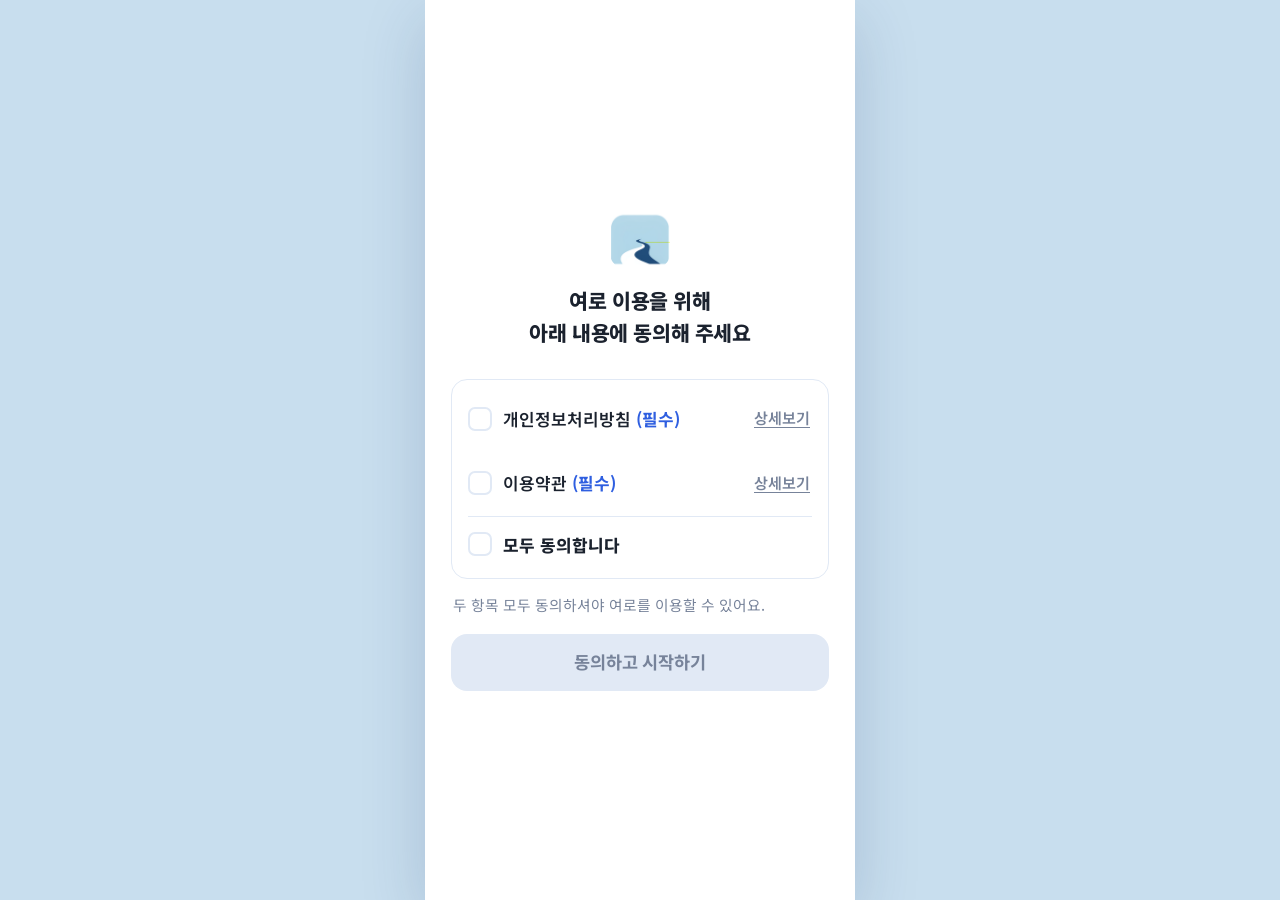
==== commit c700fcc3: "약관 동의 화면 추가 + 자동 로그인 + 게스트 로그인 개선 - 로그인 전 개인정보처리방침·이용약관 동의 화면 (상세보기 모달 포함) - 한 번 동의하면 다시 뜨지 않음, MY에 " ====
--- a/frontend/index.html
+++ b/frontend/index.html
@@ -63,6 +63,53 @@
         </div>
     </div>
 
+    <!-- ══════════════ 서버 준비 대기 ══════════════
+         서버가 한동안 요청이 없으면 잠들어 있어서 첫 로그인이 늦어진다.
+         약관 동의 화면 전에 미리 깨워 두고, 그동안 이 화면을 보여준다. -->
+    <div class="wake-screen hidden" id="wake-screen">
+        <img id="wake-logo" alt="여로 로고">
+        <div class="wake-spinner"></div>
+        <div class="wake-title">잠시만 기다려 주세요</div>
+        <div class="wake-sub" id="wake-sub">여로를 준비하고 있어요</div>
+    </div>
+
+    <!-- ══════════════ 약관 동의 (로그인 전 필수) ══════════════
+         두 가지 모두 동의해야 로그인 화면으로 넘어간다.
+         한 번 동의하면 다시 묻지 않는다 (localStorage에 기록). -->
+    <div class="agree-screen hidden" id="agree-screen">
+        <div class="agree-head">
+            <img id="agree-logo" alt="여로 로고">
+            <div class="agree-title">여로 이용을 위해<br>아래 내용에 동의해 주세요</div>
+        </div>
+
+        <div class="agree-box">
+            <label class="agree-item">
+                <input type="checkbox" id="agree-privacy" onchange="refreshAgreeState()">
+                <span class="agree-check"><span class="material-icons">check</span></span>
+                <span class="agree-label">개인정보처리방침 <b>(필수)</b></span>
+                <button class="agree-more" onclick="event.preventDefault();openPolicy('privacy')">상세보기</button>
+            </label>
+            <label class="agree-item">
+                <input type="checkbox" id="agree-terms" onchange="refreshAgreeState()">
+                <span class="agree-check"><span class="material-icons">check</span></span>
+                <span class="agree-label">이용약관 <b>(필수)</b></span>
+                <button class="agree-more" onclick="event.preventDefault();openPolicy('terms')">상세보기</button>
+            </label>
+
+            <div class="agree-divider"></div>
+
+            <label class="agree-item agree-all">
+                <input type="checkbox" id="agree-all" onchange="toggleAgreeAll(this.checked)">
+                <span class="agree-check"><span class="material-icons">check</span></span>
+                <span class="agree-label">모두 동의합니다</span>
+            </label>
+        </div>
+
+        <div class="agree-note">두 항목 모두 동의하셔야 여로를 이용할 수 있어요.</div>
+
+        <button class="y-btn-primary" id="agree-submit" disabled onclick="acceptAgreements()">동의하고 시작하기</button>
+    </div>
+
     <!-- ══════════════ 시작 로그인 페이지 (독립 전체화면) ══════════════ -->
     <div class="auth-screen" id="auth-screen">
         <div class="auth-brand">
@@ -174,6 +221,37 @@
                 <div>
                     <div id="profile-nickname" style="font-weight:800;font-size:1.05em;color:var(--yeoro-navy);">게스트</div>
                     <div id="profile-authtype" style="font-size:0.78em;color:var(--yeoro-muted);margin-top:2px;">로그인이 필요해요</div>
+                </div>
+            </div>
+
+            <!-- 현재 여행 모드 -->
+            <!-- 계정 액션 -->
+            <div class="section-label mb-2">계정</div>
+            <div class="y-card" style="padding:6px 14px;">
+                <div class="menu-row" id="profile-login-row" onclick="goToAuthScreen()">
+                    <div class="menu-icon-box"><span class="material-icons icon-green">login</span></div>
+                    <div>
+                        <div class="menu-title" id="profile-login-title">로그인 / 회원가입</div>
+                        <div class="menu-sub" id="profile-login-sub">카카오·이메일로 기록을 안전하게 보관하세요</div>
+                    </div>
+                    <span class="material-icons menu-arrow" style="font-size:1.1rem;">chevron_right</span>
+                </div>
+                <div class="menu-row" id="profile-logout-row" onclick="handleLogout()" style="display:none;">
+                    <div class="menu-icon-box"><span class="material-icons icon-amber">logout</span></div>
+                    <div>
+                        <div class="menu-title">로그아웃</div>
+                        <div class="menu-sub">로그인 화면으로 돌아갑니다</div>
+                    </div>
+                    <span class="material-icons menu-arrow" style="font-size:1.1rem;">chevron_right</span>
+                </div>
+                <!-- 회원탈퇴 — 로그인한 회원에게만 보인다 (게스트는 지울 계정이 없다) -->
+                <div class="menu-row" id="profile-withdraw-row" onclick="openWithdrawConfirm()" style="display:none;">
+                    <div class="menu-icon-box"><span class="material-icons" style="color:#E14B5A;">person_remove</span></div>
+                    <div>
+                        <div class="menu-title" style="color:#E14B5A;">회원탈퇴</div>
+                        <div class="menu-sub">계정과 기록이 모두 지워집니다</div>
+                    </div>
+                    <span class="material-icons menu-arrow" style="font-size:1.1rem;">chevron_right</span>
                 </div>
             </div>
 
@@ -227,24 +305,54 @@
                 </div>
             </div>
 
-            <!-- 계정 액션 -->
-            <div class="section-label mb-2">계정</div>
+            <!-- 약관 및 정책 -->
+            <div class="section-label mb-2 mt-4">약관 및 정책</div>
             <div class="y-card" style="padding:6px 14px;">
-                <div class="menu-row" id="profile-login-row" onclick="goToAuthScreen()">
-                    <div class="menu-icon-box"><span class="material-icons icon-green">login</span></div>
+                <div class="menu-row" onclick="openPolicy('privacy')">
+                    <div class="menu-icon-box"><span class="material-icons icon-blue">privacy_tip</span></div>
                     <div>
-                        <div class="menu-title" id="profile-login-title">로그인 / 회원가입</div>
-                        <div class="menu-sub" id="profile-login-sub">카카오·이메일로 기록을 안전하게 보관하세요</div>
+                        <div class="menu-title">개인정보처리방침</div>
+                        <div class="menu-sub">어떤 정보를 모으고 어떻게 쓰는지</div>
                     </div>
                     <span class="material-icons menu-arrow" style="font-size:1.1rem;">chevron_right</span>
                 </div>
-                <div class="menu-row" id="profile-logout-row" onclick="handleLogout()" style="display:none;">
-                    <div class="menu-icon-box"><span class="material-icons icon-amber">logout</span></div>
+                <div class="menu-row" onclick="openPolicy('terms')">
+                    <div class="menu-icon-box"><span class="material-icons icon-teal">description</span></div>
                     <div>
-                        <div class="menu-title">로그아웃</div>
-                        <div class="menu-sub">로그인 화면으로 돌아갑니다</div>
+                        <div class="menu-title">이용약관</div>
+                        <div class="menu-sub">서비스 이용에 관한 약속</div>
                     </div>
                     <span class="material-icons menu-arrow" style="font-size:1.1rem;">chevron_right</span>
+                </div>
+            </div>
+
+            <!-- 데이터 출처 — 공공데이터·지도 제공처를 밝힌다 -->
+            <div class="section-label mb-2 mt-4">데이터 출처</div>
+            <div class="y-card src-card">
+                <div class="src-row">
+                    <div class="src-name">관광지 · 음식점 · 축제 · 무장애 시설 정보 · 사진</div>
+                    <div class="src-owner">출처: ⓒ한국관광공사</div>
+                </div>
+                <div class="src-row">
+                    <div class="src-name">날씨 (초단기실황)</div>
+                    <div class="src-owner">출처: ⓒ기상청</div>
+                </div>
+                <div class="src-row">
+                    <div class="src-name">장소 검색 · 길찾기 · 소요시간</div>
+                    <div class="src-owner">출처: ⓒ카카오</div>
+                </div>
+                <div class="src-row">
+                    <div class="src-name">응급의료기관 정보</div>
+                    <div class="src-owner">출처: ⓒ국립중앙의료원</div>
+                </div>
+                <div class="src-row">
+                    <div class="src-name">병원 정보</div>
+                    <div class="src-owner">출처: ⓒ건강보험심사평가원</div>
+                </div>
+                <div class="src-note">
+                    본 앱은 위 기관이 공공데이터포털을 통해 개방한 자료를 이용해 만들었습니다.
+                    무장애 시설 안내는 등록된 원문을 그대로 표시하며, 실제와 다를 수 있으니
+                    방문 전 해당 시설에 확인해 주세요.
                 </div>
             </div>
         </div>
@@ -502,6 +610,46 @@
     </div>
 </div>
 
+<!-- 개인정보처리방침 — 화면을 벗어나지 않고 앱 안에서 읽는다 -->
+<div class="modal fade" id="policyModal" tabindex="-1" aria-hidden="true">
+    <div class="modal-dialog bottom-sheet">
+        <div class="modal-content">
+            <div class="modal-body p-4" style="max-height:78vh;overflow-y:auto;">
+                <span class="material-icons" data-bs-dismiss="modal"
+                    style="position:absolute;top:14px;right:16px;cursor:pointer;color:var(--yeoro-muted);">close</span>
+                <div id="policy-body" class="policy-body">불러오는 중...</div>
+            </div>
+        </div>
+    </div>
+</div>
+
+<!-- 회원탈퇴 확인 — 되돌릴 수 없는 일이라 한 번 더 묻는다 -->
+<div class="modal fade" id="withdrawModal" tabindex="-1" aria-hidden="true">
+    <div class="modal-dialog bottom-sheet">
+        <div class="modal-content">
+            <div class="modal-body p-4">
+                <div class="page-title" style="font-size:1.2em;margin-bottom:10px;">회원탈퇴</div>
+                <div style="font-size:.9em;line-height:1.65;color:var(--yeoro-sub);margin-bottom:16px;">
+                    <b id="withdraw-who">회원</b>님의 계정을 지웁니다.<br>
+                    아래 내용이 <b style="color:#E14B5A;">모두 삭제되며 되돌릴 수 없습니다.</b>
+                </div>
+                <div class="y-card" style="padding:14px 16px;margin-bottom:16px;font-size:.86em;line-height:1.8;">
+                    · 계정 정보 (아이디·닉네임)<br>
+                    · 여행로그에 저장한 기록<br>
+                    · 장바구니에 담아둔 장소<br>
+                    <span id="withdraw-kakao-note" style="display:none;">· 카카오 계정 연결 해제</span>
+                </div>
+                <div style="font-size:.82em;color:var(--yeoro-muted);margin-bottom:18px;line-height:1.6;">
+                    탈퇴 후에도 같은 계정으로 다시 가입할 수 있습니다.
+                </div>
+                <button class="y-btn-primary" id="withdraw-confirm-btn"
+                        style="background:#E14B5A;" onclick="confirmWithdraw()">탈퇴하기</button>
+                <button class="y-btn-secondary mt-2" data-bs-dismiss="modal">그만두기</button>
+            </div>
+        </div>
+    </div>
+</div>
+
 <!-- 장소 정보 모달 (카드의 [정보] 버튼) -->
 <div class="modal fade" id="placeInfoModal" tabindex="-1" aria-hidden="true">
     <div class="modal-dialog bottom-sheet">
@@ -582,6 +730,7 @@
 <script src="js/config.js"></script>
 <!-- 비커밋 로컬 키 파일(있으면 config.js의 빈 키를 덮어씀). 없으면 폴백으로 동작 -->
 <script src="js/config.local.js" onerror="void 0"></script>
+<script src="js/policy-data.js"></script>
 <script src="js/local-places.js"></script>
 <script src="js/barrier-free-data.js"></script>
 <script src="js/state.js"></script>
--- a/frontend/css/style.css
+++ b/frontend/css/style.css
@@ -323,6 +323,157 @@
 .hero-cta .material-icons { font-size: 1.05rem; }
 .hero-cta:active { transform: scale(.97); }
 
+/* ── 서버 준비 대기 화면 ──────────────────────────────────────── */
+.wake-screen {
+    position: absolute;
+    inset: 0;
+    z-index: 170;                 /* 동의 화면(160)보다 위 */
+    background: linear-gradient(160deg, var(--yeoro-blue) 0%, var(--yeoro-sky) 100%);
+    display: flex;
+    flex-direction: column;
+    align-items: center;
+    justify-content: center;
+    gap: 4px;
+    padding: 26px;
+}
+.wake-screen img {
+    width: 62px; height: 62px;
+    border-radius: 16px;
+    object-fit: cover;
+    margin-bottom: 26px;
+}
+.wake-spinner {
+    width: 30px; height: 30px;
+    border: 3px solid rgba(255,255,255,.35);
+    border-top-color: #fff;
+    border-radius: 50%;
+    animation: wakeSpin .8s linear infinite;
+    margin-bottom: 18px;
+}
+@keyframes wakeSpin { to { transform: rotate(360deg); } }
+.wake-title {
+    font-size: 1.02em; font-weight: 800; color: #fff;
+    text-shadow: 0 1px 6px rgba(8,28,66,.25);
+}
+.wake-sub {
+    font-size: .84em; color: rgba(255,255,255,.9); font-weight: 500;
+    text-align: center; line-height: 1.6;
+}
+
+/* ── 약관 동의 화면 (로그인 전) ────────────────────────────────── */
+.agree-screen {
+    position: absolute;
+    inset: 0;
+    z-index: 160;                 /* 로그인 화면(150)보다 위 */
+    background: #fff;
+    display: flex;
+    flex-direction: column;
+    justify-content: center;
+    padding: 34px 26px;
+    overflow-y: auto;
+}
+.agree-head { text-align: center; margin-bottom: 30px; }
+.agree-head img { width: 60px; height: 60px; border-radius: 16px; object-fit: cover; }
+.agree-title {
+    margin-top: 16px;
+    font-size: 1.12em;
+    font-weight: 800;
+    line-height: 1.55;
+    color: var(--yeoro-navy);
+    letter-spacing: -0.4px;
+}
+.agree-box {
+    border: 1.5px solid var(--yeoro-border);
+    border-radius: 16px;
+    padding: 6px 16px;
+    margin-bottom: 14px;
+}
+.agree-item {
+    display: flex;
+    align-items: center;
+    gap: 11px;
+    padding: 15px 0;
+    cursor: pointer;
+    margin: 0;
+}
+.agree-item input { position: absolute; opacity: 0; width: 0; height: 0; }
+/* 네모 체크 상자 — 고르면 파랗게 찬다 */
+.agree-check {
+    width: 24px; height: 24px;
+    flex: 0 0 24px;
+    border: 2px solid var(--yeoro-border);
+    border-radius: 7px;
+    display: flex; align-items: center; justify-content: center;
+    background: #fff;
+    transition: background .12s, border-color .12s;
+}
+.agree-check .material-icons { font-size: 17px; color: #fff; }
+.agree-item input:checked + .agree-check {
+    background: var(--yeoro-blue);
+    border-color: var(--yeoro-blue);
+}
+.agree-label { flex: 1; font-size: .92em; font-weight: 600; color: var(--yeoro-text); }
+.agree-label b { font-weight: 700; color: var(--yeoro-blue); }
+.agree-more {
+    background: none; border: none;
+    font-size: .82em; font-weight: 600;
+    color: var(--yeoro-muted);
+    text-decoration: underline;
+    text-underline-offset: 3px;
+    padding: 6px 2px;
+    cursor: pointer;
+    white-space: nowrap;
+}
+.agree-divider { height: 1px; background: var(--yeoro-border); }
+.agree-all .agree-label { font-weight: 800; }
+.agree-note {
+    font-size: .8em;
+    color: var(--yeoro-muted);
+    line-height: 1.6;
+    margin-bottom: 18px;
+    padding-left: 2px;
+}
+#agree-submit:disabled { background: var(--yeoro-border); color: var(--yeoro-muted); }
+
+/* ── 개인정보처리방침 본문 (창 안에서 읽기 좋게) ── */
+.policy-body h1 { font-size: 1.15em; font-weight: 800; margin: 0 0 14px; color: var(--yeoro-navy); }
+.policy-body h2 { font-size: .95em; font-weight: 800; margin: 20px 0 8px; color: var(--yeoro-text); }
+.policy-body p,
+.policy-body li { font-size: .84em; line-height: 1.75; color: var(--yeoro-sub); }
+.policy-body ul { padding-left: 18px; margin: 6px 0; }
+.policy-body table { width: 100%; border-collapse: collapse; font-size: .8em; margin: 8px 0; }
+.policy-body th, .policy-body td {
+    border: 1px solid var(--yeoro-border); padding: 7px 9px; text-align: left; color: var(--yeoro-sub);
+}
+.policy-body th { background: var(--yeoro-mist); font-weight: 700; color: var(--yeoro-text); }
+
+/* ── 데이터 출처 (내 정보) ── */
+.src-card { padding: 6px 16px 16px; }
+.src-row {
+    padding: 12px 0;
+    border-bottom: 1px solid var(--yeoro-border);
+}
+.src-row:last-of-type { border-bottom: none; }
+.src-name {
+    font-size: .84em;
+    color: var(--yeoro-sub);
+    line-height: 1.5;
+    margin-bottom: 3px;
+}
+.src-owner {
+    font-size: .9em;
+    font-weight: 700;
+    color: var(--yeoro-text);
+}
+.src-note {
+    margin-top: 12px;
+    padding-top: 12px;
+    border-top: 1px solid var(--yeoro-border);
+    font-size: .76em;
+    line-height: 1.65;
+    color: var(--yeoro-muted);
+}
+
 /* ── 장소 수 고르기 (맞춤형 여행상품) ── */
 .count-picker {
     display: flex;
